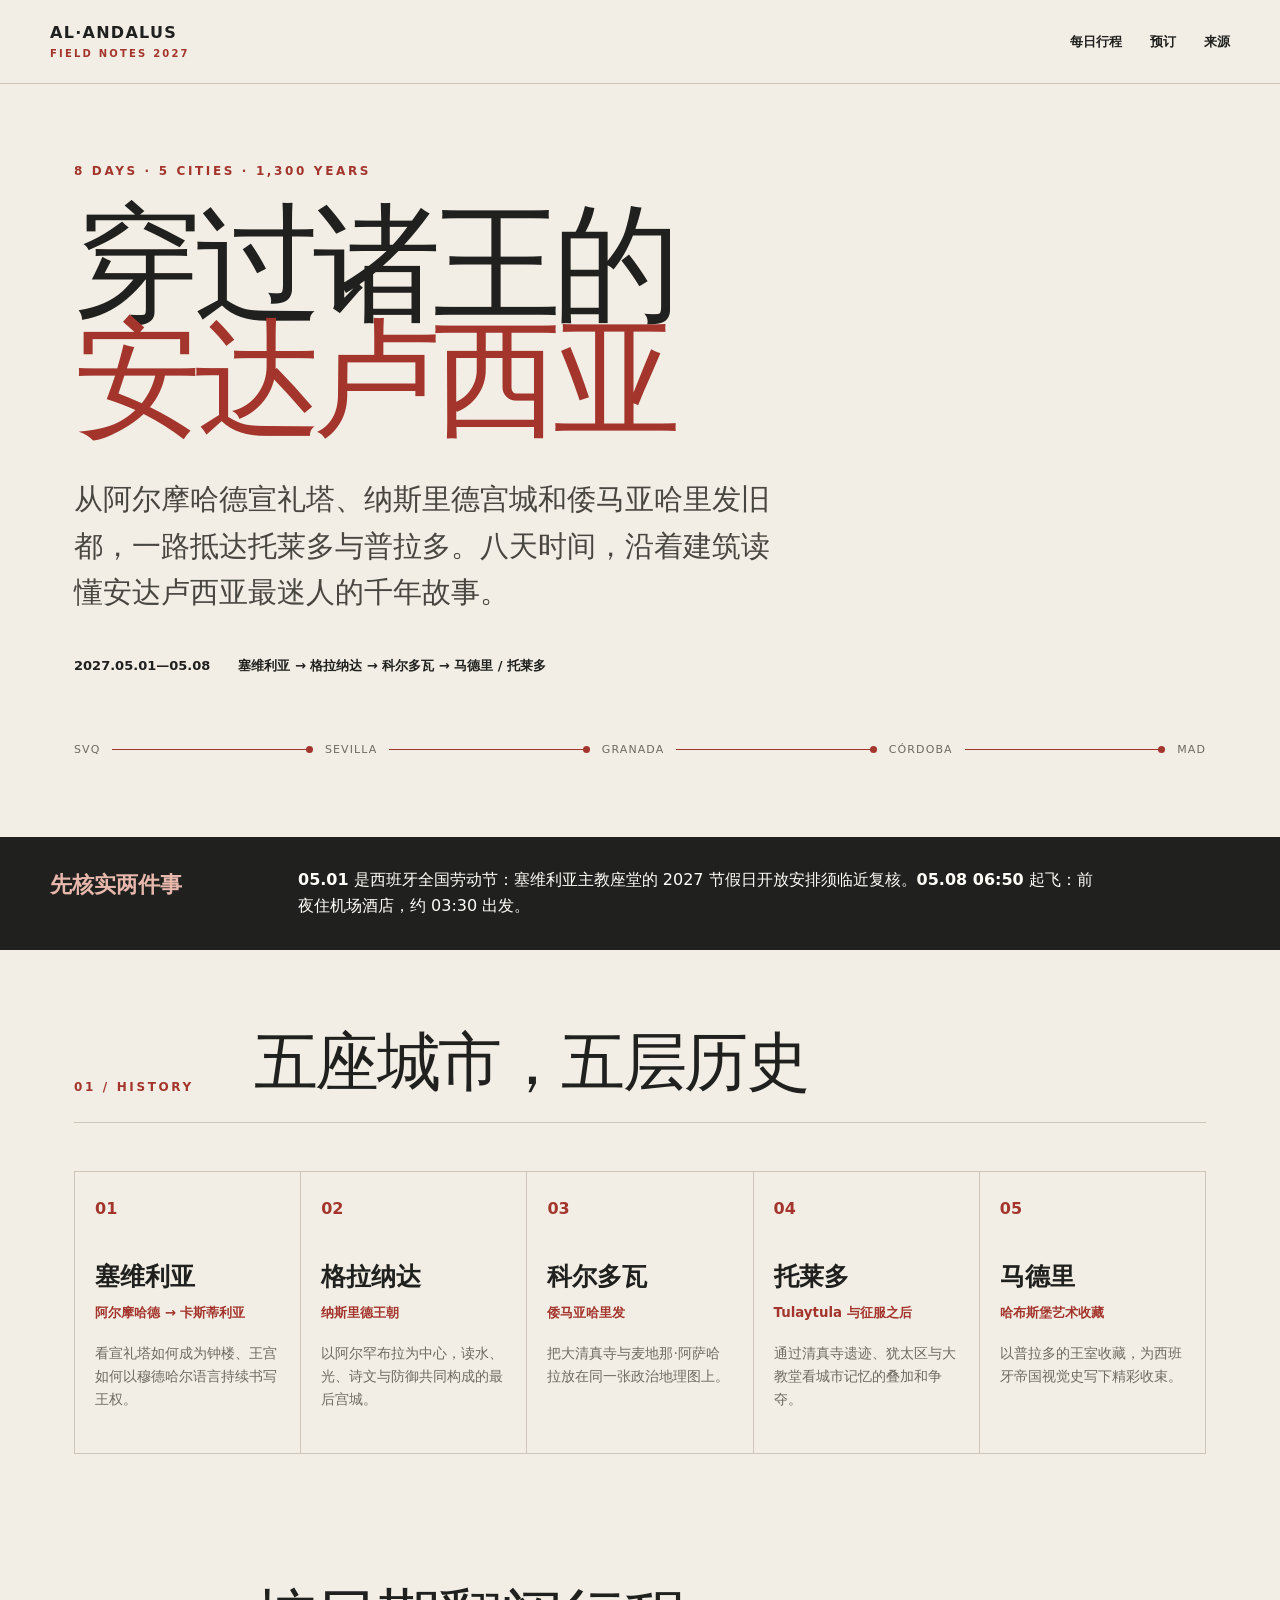
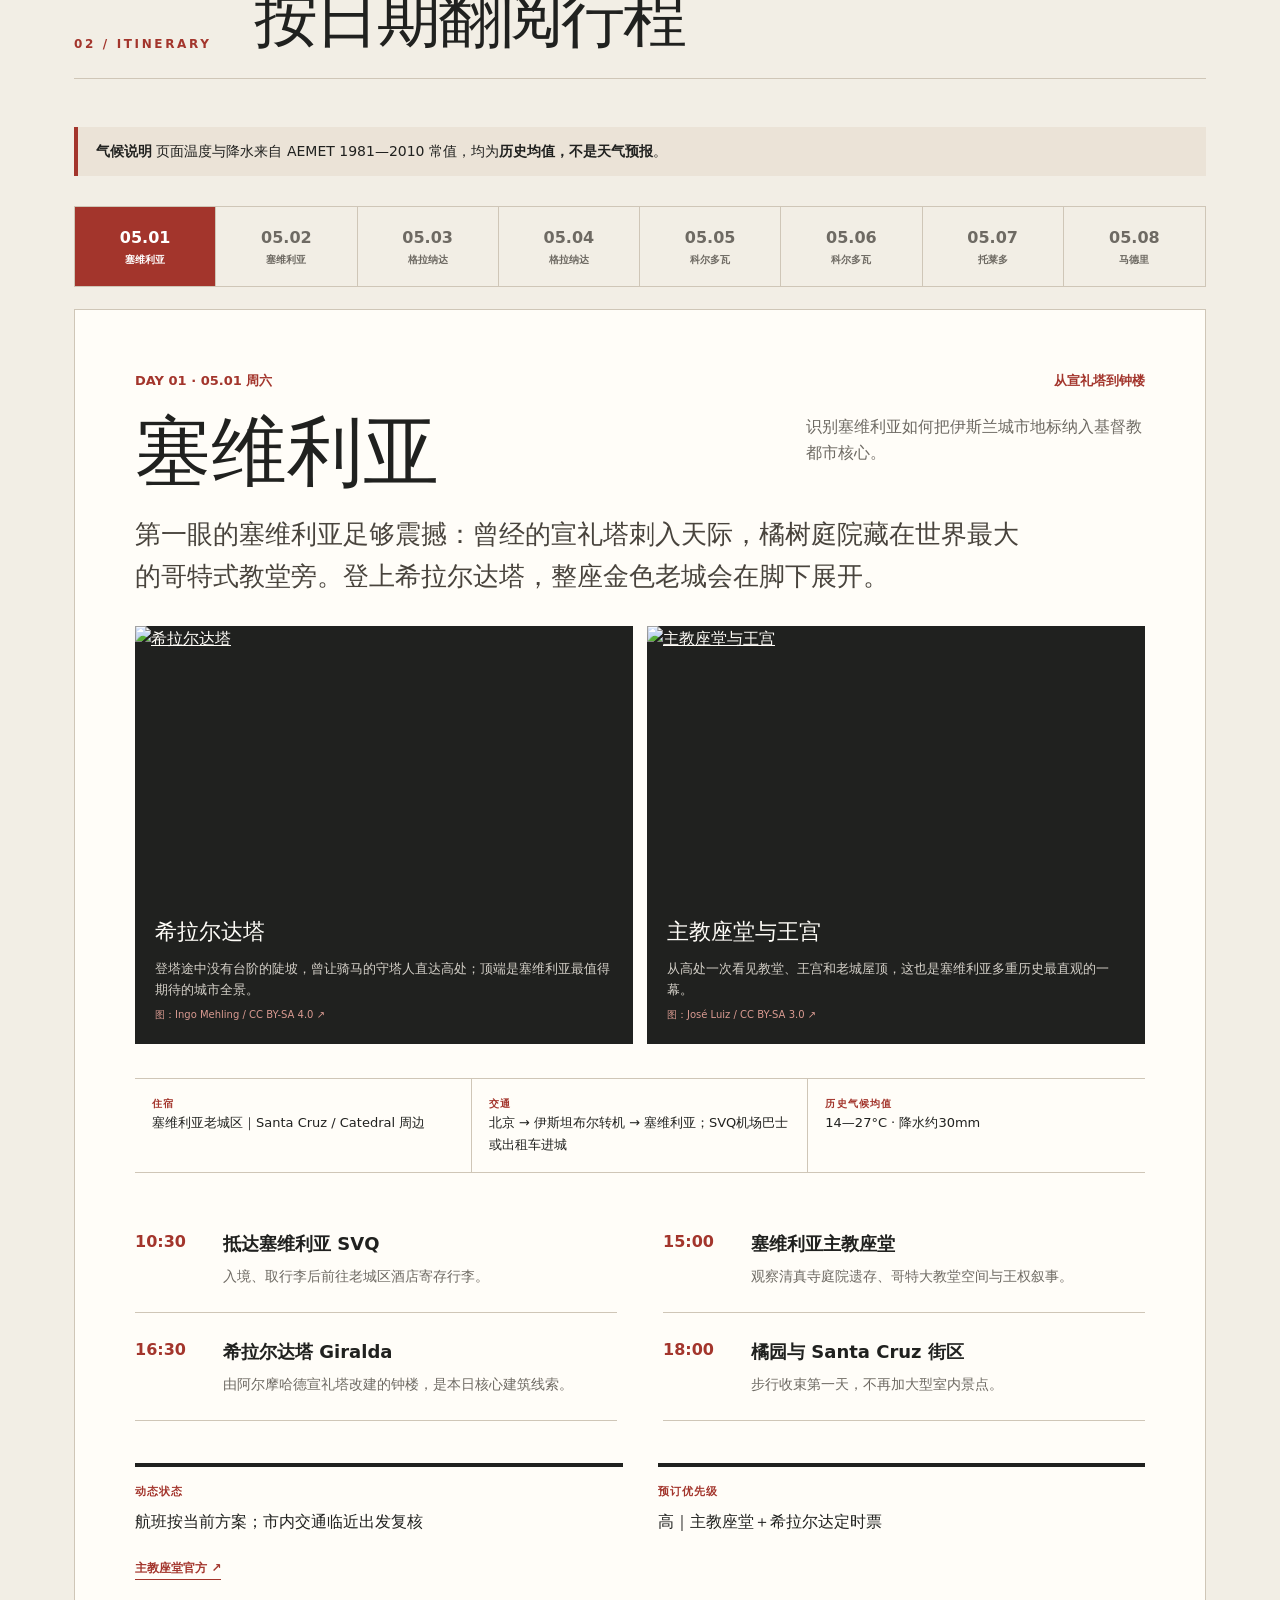
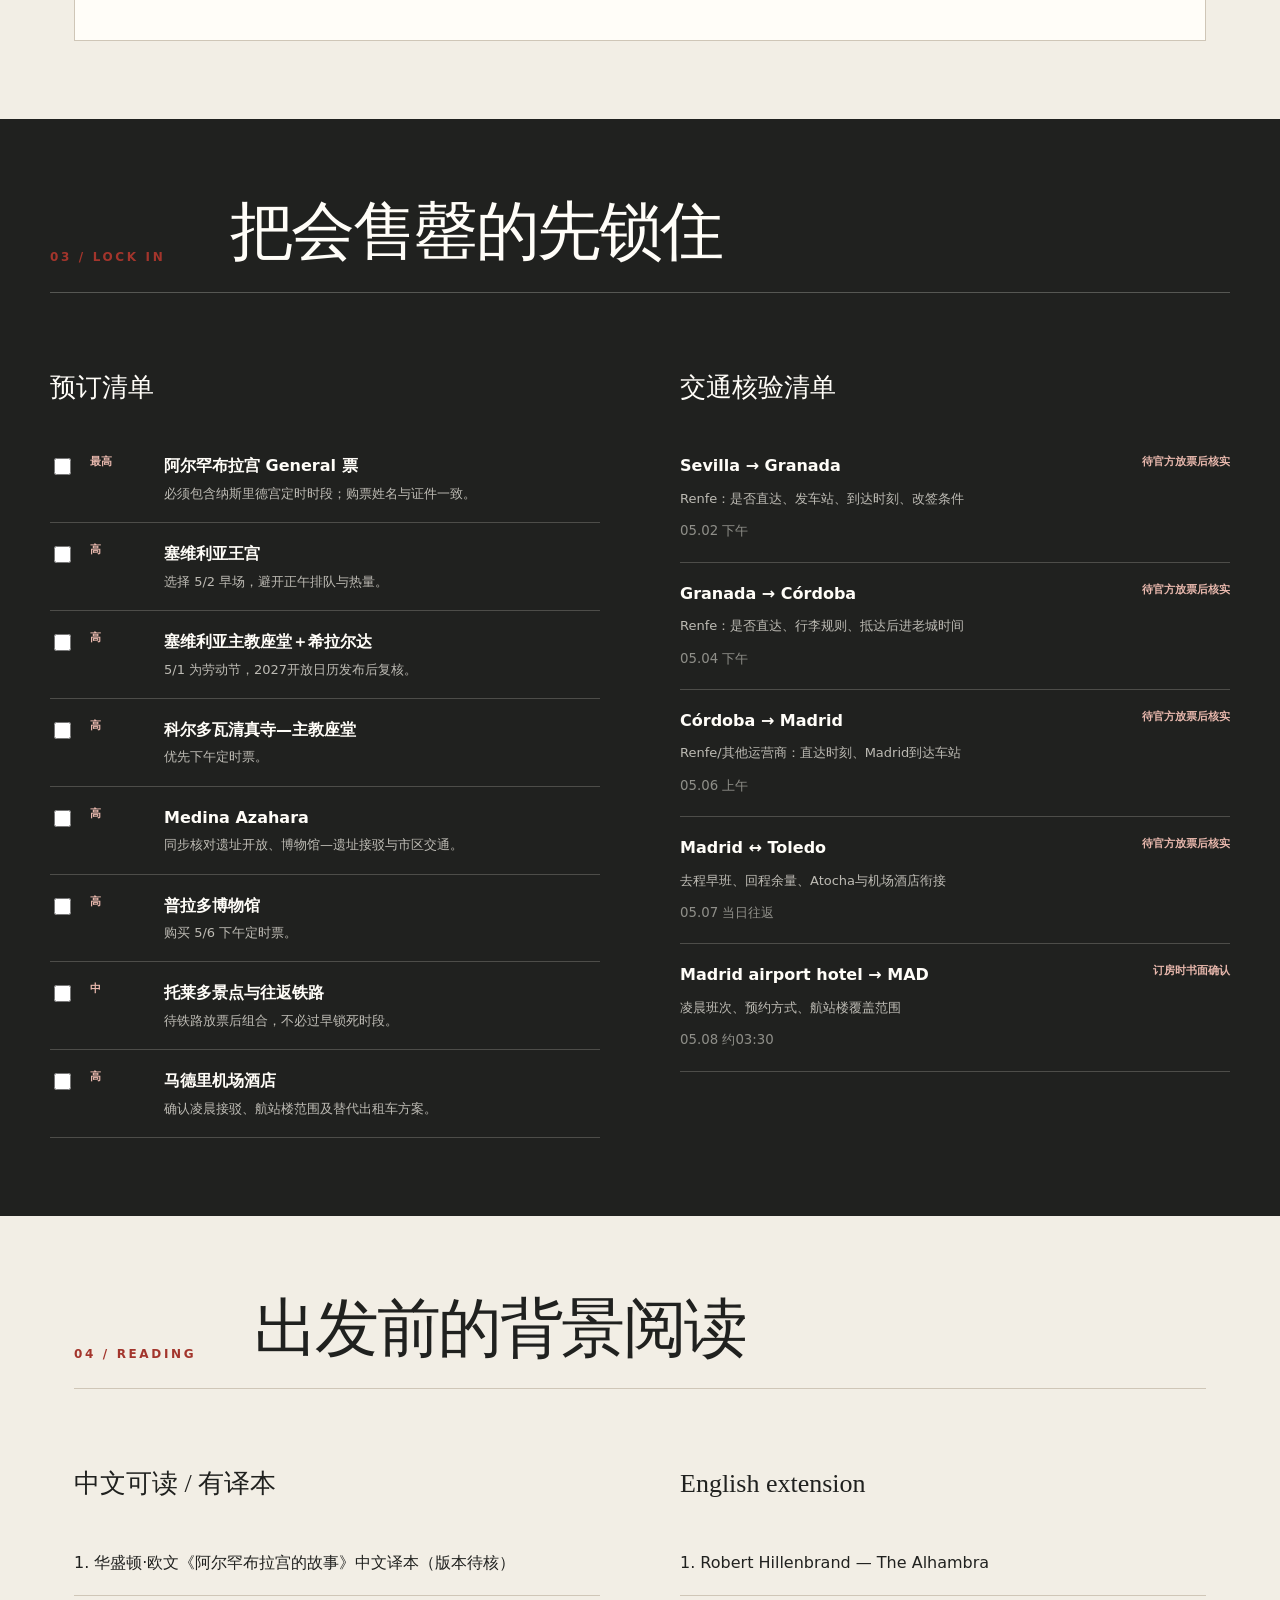
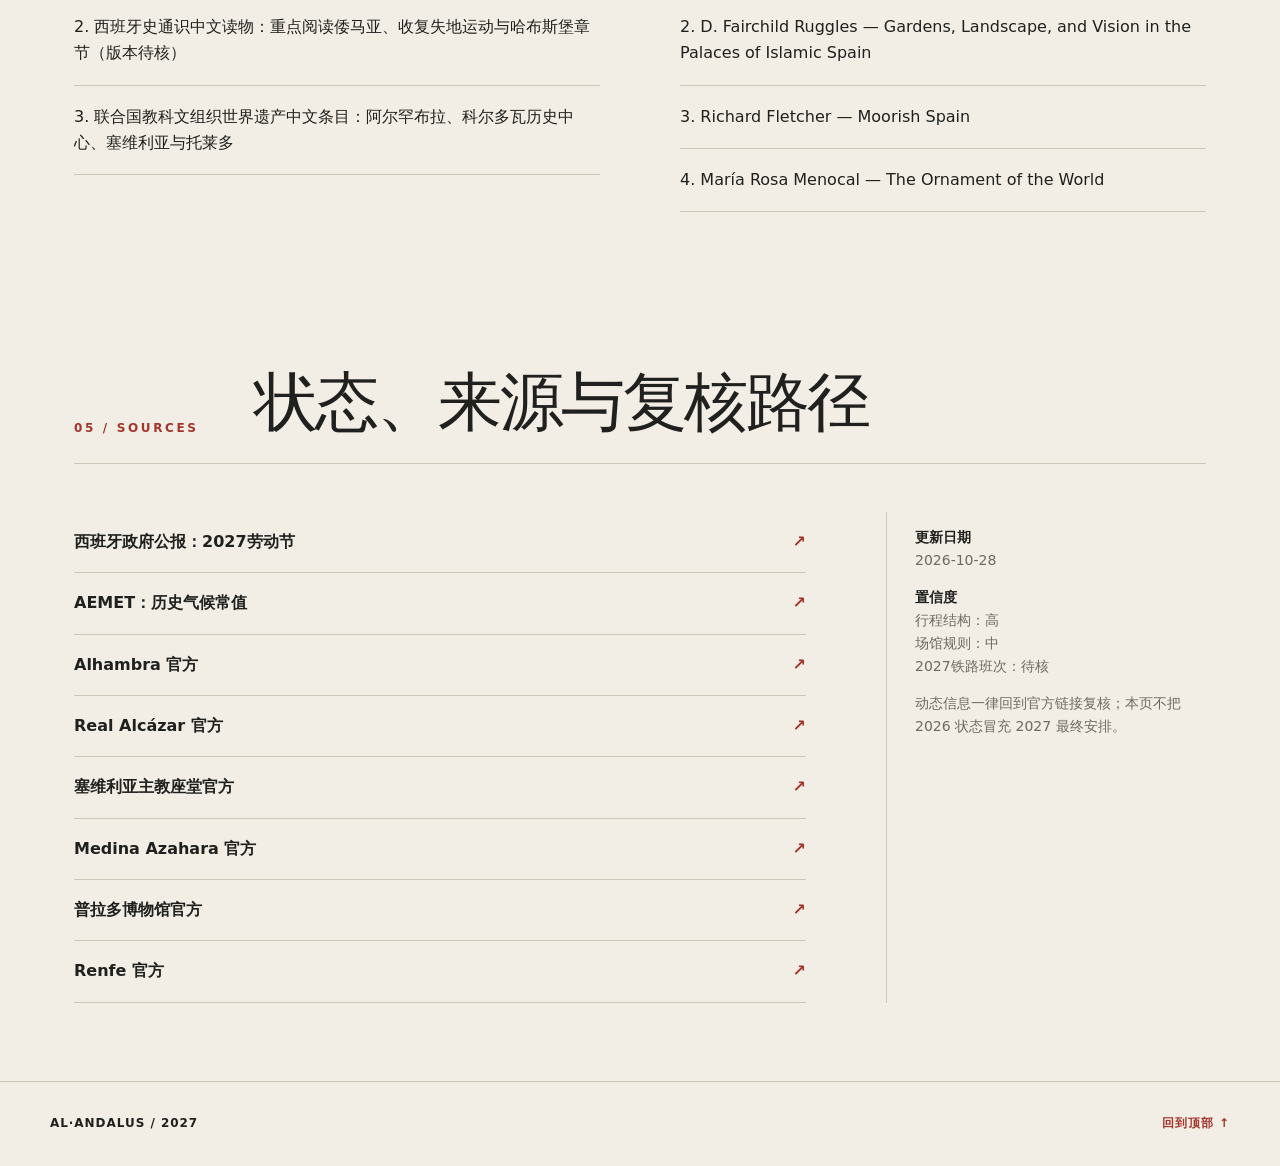
==== andalusia-2027/index.html @ fdbb3164 "Add 2027 Andalusia itinerary" ====
<!doctype html>
<html lang="zh-CN">
<head>
  <meta charset="utf-8">
  <meta name="viewport" content="width=device-width, initial-scale=1">
  <meta name="description" content="2027年安达卢西亚伊斯兰建筑与历史主题行程">
  <title>安达卢西亚 · 诸王之路｜2027</title>
  <link rel="stylesheet" href="styles.css">
</head>
<body>
  <header class="site-header">
    <a class="brand" href="#top" aria-label="返回顶部"><span>AL·ANDALUS</span><small>FIELD NOTES 2027</small></a>
    <nav aria-label="页面导航">
      <a href="#itinerary">每日行程</a><a href="#bookings">预订</a><a href="#sources">来源</a>
    </nav>
  </header>

  <main id="top">
    <section class="hero section-pad">
      <div class="eyebrow">8 DAYS · 5 CITIES · 1,300 YEARS</div>
      <h1>穿过诸王的<br><em>安达卢西亚</em></h1>
      <p class="hero-copy">从阿尔摩哈德宣礼塔、纳斯里德宫城和倭马亚哈里发旧都，一路抵达托莱多与普拉多。八天时间，沿着建筑读懂安达卢西亚最迷人的千年故事。</p>
      <div class="hero-meta"><span>2027.05.01—05.08</span><span>塞维利亚 → 格拉纳达 → 科尔多瓦 → 马德里 / 托莱多</span></div>
      <div class="route-line" aria-label="路线示意">
        <span>SVQ</span><i></i><span>SEVILLA</span><i></i><span>GRANADA</span><i></i><span>CÓRDOBA</span><i></i><span>MAD</span>
      </div>
    </section>

    <section class="alert-band">
      <strong>先核实两件事</strong>
      <p><b>05.01</b> 是西班牙全国劳动节：塞维利亚主教座堂的 2027 节假日开放安排须临近复核。<b>05.08 06:50</b> 起飞：前夜住机场酒店，约 03:30 出发。</p>
    </section>

    <section class="section-pad story" aria-labelledby="story-title">
      <div class="section-head"><span>01 / HISTORY</span><h2 id="story-title">五座城市，五层历史</h2></div>
      <div id="city-grid" class="city-grid"></div>
    </section>

    <section id="itinerary" class="section-pad itinerary" aria-labelledby="itinerary-title">
      <div class="section-head"><span>02 / ITINERARY</span><h2 id="itinerary-title">按日期翻阅行程</h2></div>
      <div class="truth-note"><strong>气候说明</strong> 页面温度与降水来自 AEMET 1981—2010 常值，均为<strong>历史均值，不是天气预报</strong>。</div>
      <div id="day-tabs" class="day-tabs" role="tablist" aria-label="选择日期"></div>
      <article id="day-panel" class="day-panel" aria-live="polite"></article>
    </section>

    <section id="bookings" class="section-pad planning" aria-labelledby="planning-title">
      <div class="section-head"><span>03 / LOCK IN</span><h2 id="planning-title">把会售罄的先锁住</h2></div>
      <div class="planning-grid">
        <div><h3>预订清单</h3><div id="reservation-list" class="check-list"></div></div>
        <div><h3>交通核验清单</h3><div id="transport-list" class="transport-list"></div></div>
      </div>
    </section>

    <section class="section-pad reading" aria-labelledby="reading-title">
      <div class="section-head"><span>04 / READING</span><h2 id="reading-title">出发前的背景阅读</h2></div>
      <div class="reading-grid"><div><h3>中文可读 / 有译本</h3><ol id="reading-zh"></ol></div><div><h3>English extension</h3><ol id="reading-en"></ol></div></div>
    </section>

    <section id="sources" class="section-pad sources" aria-labelledby="sources-title">
      <div class="section-head"><span>05 / SOURCES</span><h2 id="sources-title">状态、来源与复核路径</h2></div>
      <div class="source-layout"><div id="source-list"></div><aside><p><b>更新日期</b><br>2026-10-28</p><p><b>置信度</b><br>行程结构：高<br>场馆规则：中<br>2027铁路班次：待核</p><p>动态信息一律回到官方链接复核；本页不把 2026 状态冒充 2027 最终安排。</p></aside></div>
    </section>
  </main>
  <footer><span>AL·ANDALUS / 2027</span><a href="#top">回到顶部 ↑</a></footer>
  <script src="data.js"></script>
  <script src="app.js"></script>
</body>
</html>
---- andalusia-2027/styles.css ----
:root{--paper:#f2eee5;--ink:#20211f;--muted:#6e6a63;--line:#cfc6b7;--accent:#a3352c;--soft:#e4d9c9;--white:#fffdf8;--radius:2px;--max:1180px}
*{box-sizing:border-box}html{scroll-behavior:smooth}body{margin:0;background:var(--paper);color:var(--ink);font-family:Inter,"PingFang SC","Microsoft YaHei",system-ui,sans-serif;line-height:1.65}a{color:inherit}.site-header{height:84px;padding:0 max(24px,calc((100vw - var(--max))/2));display:flex;justify-content:space-between;align-items:center;border-bottom:1px solid var(--line);position:sticky;top:0;background:color-mix(in srgb,var(--paper) 92%,transparent);backdrop-filter:blur(12px);z-index:20}.brand{text-decoration:none;display:flex;flex-direction:column;font-weight:900;letter-spacing:.08em}.brand small{font-size:10px;color:var(--accent);letter-spacing:.22em}.site-header nav{display:flex;gap:28px}.site-header nav a{text-decoration:none;font-size:13px;font-weight:700}.section-pad{max-width:var(--max);margin:0 auto;padding:104px 24px}.hero{min-height:720px;display:flex;flex-direction:column;justify-content:center}.eyebrow,.section-head>span{font-size:12px;font-weight:800;letter-spacing:.22em;color:var(--accent)}h1{font-family:Georgia,"Songti SC",serif;font-size:clamp(64px,10vw,132px);line-height:.9;letter-spacing:-.065em;margin:26px 0 38px;font-weight:500}h1 em{color:var(--accent);font-style:normal}.hero-copy{max-width:700px;font-family:Georgia,"Songti SC",serif;font-size:clamp(20px,2.3vw,29px);line-height:1.6;margin:0;color:#484640}.hero-meta{display:flex;gap:28px;flex-wrap:wrap;margin-top:40px;font-size:13px;font-weight:750;text-transform:uppercase}.route-line{display:flex;align-items:center;gap:12px;margin-top:64px;font-size:11px;letter-spacing:.1em;color:var(--muted)}.route-line i{height:1px;min-width:18px;flex:1;background:var(--accent);position:relative}.route-line i:after{content:"";position:absolute;right:0;top:-3px;width:7px;height:7px;border-radius:50%;background:var(--accent)}.alert-band{background:var(--ink);color:var(--white);padding:30px max(24px,calc((100vw - var(--max))/2));display:grid;grid-template-columns:220px 1fr;gap:28px}.alert-band strong{color:#e8b8ad;font-family:Georgia,"Songti SC",serif;font-size:22px}.alert-band p{margin:0;max-width:800px}.section-head{display:grid;grid-template-columns:180px 1fr;align-items:end;border-bottom:1px solid var(--line);padding-bottom:24px;margin-bottom:48px}.section-head h2{font-family:Georgia,"Songti SC",serif;font-size:clamp(38px,5vw,66px);font-weight:500;line-height:1.1;margin:0;letter-spacing:-.04em}.city-grid{display:grid;grid-template-columns:repeat(5,1fr);border-top:1px solid var(--line);border-left:1px solid var(--line)}.city-item{padding:28px 20px 34px;border-right:1px solid var(--line);border-bottom:1px solid var(--line);min-height:250px}.city-item .num{color:var(--accent);font-weight:900}.city-item h3{font-family:Georgia,"Songti SC",serif;font-size:25px;margin:52px 0 4px}.city-item small{display:block;color:var(--accent);font-weight:750}.city-item p{color:var(--muted);font-size:14px;margin-top:18px}.itinerary{padding-top:70px}.truth-note{border-left:4px solid var(--accent);padding:13px 18px;margin-bottom:30px;background:#ebe3d7;font-size:14px}.day-tabs{display:grid;grid-template-columns:repeat(8,1fr);border:1px solid var(--line);margin-bottom:22px}.day-tab{appearance:none;border:0;border-right:1px solid var(--line);background:transparent;padding:18px 8px;color:var(--muted);cursor:pointer;font:inherit;font-weight:800}.day-tab:last-child{border-right:0}.day-tab span{display:block;font-size:10px;font-weight:600}.day-tab[aria-selected="true"]{background:var(--accent);color:#fff}.day-panel{border:1px solid var(--line);background:var(--white);padding:clamp(24px,5vw,60px)}.day-kicker{display:flex;justify-content:space-between;color:var(--accent);font-weight:800;font-size:13px}.day-title{display:grid;grid-template-columns:1.3fr .7fr;gap:40px;margin:22px 0 44px}.day-title h3{font-family:Georgia,"Songti SC",serif;font-size:clamp(44px,6vw,76px);font-weight:500;line-height:1;margin:0}.day-title p{margin:0;color:var(--muted)}.status-strip{display:grid;grid-template-columns:1fr 1fr 1fr;border-top:1px solid var(--line);border-bottom:1px solid var(--line);margin-bottom:42px}.status-strip div{padding:17px;border-right:1px solid var(--line);font-size:13px}.status-strip div:last-child{border-right:0}.status-strip b{display:block;color:var(--accent);font-size:10px;letter-spacing:.12em;text-transform:uppercase}.timeline{display:grid;grid-template-columns:1fr 1fr;gap:0 46px}.event{display:grid;grid-template-columns:72px 1fr;gap:16px;padding:24px 0;border-bottom:1px solid var(--line)}.event time{font-weight:900;color:var(--accent)}.event h4{font-size:18px;margin:0 0 6px}.event p{margin:0;color:var(--muted);font-size:14px}.day-footer{display:grid;grid-template-columns:1fr 1fr;gap:35px;margin-top:42px}.note-block{padding-top:16px;border-top:4px solid var(--ink)}.note-block b{display:block;font-size:11px;color:var(--accent);letter-spacing:.1em;margin-bottom:8px}.official-links{margin-top:24px;display:flex;gap:12px;flex-wrap:wrap}.official-links a{font-size:12px;font-weight:800;text-decoration:none;border-bottom:1px solid var(--accent);color:var(--accent)}.planning{background:var(--ink);color:var(--white);max-width:none;padding-left:max(24px,calc((100vw - var(--max))/2));padding-right:max(24px,calc((100vw - var(--max))/2))}.planning .section-head{border-color:#565753}.planning-grid{display:grid;grid-template-columns:1fr 1fr;gap:80px}.planning h3,.reading h3{font-family:Georgia,"Songti SC",serif;font-size:26px;font-weight:500}.check-row{display:grid;grid-template-columns:28px 62px 1fr;gap:12px;padding:18px 0;border-bottom:1px solid #4d4d49}.check-row input{accent-color:var(--accent);width:17px;height:17px;margin-top:5px}.priority{font-size:11px;font-weight:900;color:#e8b8ad}.check-row b{display:block}.check-row p{margin:3px 0 0;color:#bdbbb4;font-size:13px}.transport-card{padding:18px 0;border-bottom:1px solid #4d4d49}.transport-card header{display:flex;justify-content:space-between;gap:12px}.transport-card h4{margin:0;font-size:16px}.state{font-size:11px;color:#e8b8ad;font-weight:900}.transport-card p{font-size:13px;color:#bdbbb4;margin:8px 0}.transport-card small{color:#8f8f89}.reading-grid{display:grid;grid-template-columns:1fr 1fr;gap:80px}.reading ol{padding:0;margin:0;list-style-position:inside}.reading li{padding:18px 0;border-bottom:1px solid var(--line)}.source-layout{display:grid;grid-template-columns:1fr 320px;gap:80px}.source-link{display:flex;justify-content:space-between;text-decoration:none;padding:17px 0;border-bottom:1px solid var(--line);font-weight:700}.source-link span{color:var(--accent)}.source-layout aside{border-left:1px solid var(--line);padding-left:28px;color:var(--muted);font-size:14px}.source-layout aside b{color:var(--ink)}footer{border-top:1px solid var(--line);padding:32px max(24px,calc((100vw - var(--max))/2));display:flex;justify-content:space-between;font-size:12px;font-weight:900;letter-spacing:.08em}footer a{text-decoration:none;color:var(--accent)}
.section-pad{padding-top:78px;padding-bottom:78px}.hero{min-height:680px}.city-item{min-height:215px;padding-top:24px;padding-bottom:28px}.city-item h3{margin-top:34px}.itinerary{padding-top:52px}.day-title{margin-bottom:24px}.day-pitch{font-family:Georgia,"Songti SC",serif;font-size:clamp(19px,2vw,26px);line-height:1.65;max-width:900px;margin:0 0 28px;color:#49443d}.photo-story{display:grid;grid-template-columns:1fr 1fr;gap:14px;margin:0 0 34px}.photo-story figure{margin:0;background:var(--ink);color:var(--white);display:grid;grid-template-rows:270px 1fr}.photo-story a{display:block;overflow:hidden}.photo-story img{width:100%;height:100%;display:block;object-fit:cover;transition:transform .5s ease}.photo-story a:hover img{transform:scale(1.025)}.photo-story figcaption{padding:18px 20px 20px;display:grid;gap:7px}.photo-story figcaption b{font-family:Georgia,"Songti SC",serif;font-size:22px;font-weight:500}.photo-story figcaption span{font-size:13px;color:#d4d0c8}.photo-story figcaption small{font-size:10px;color:#d99a91}.status-strip{margin-bottom:32px}
@media(max-width:850px){.site-header nav a:not(:first-child){display:none}.section-pad{padding:58px 20px}.hero{min-height:620px}.hero-meta{display:grid;gap:8px}.route-line{overflow:auto;padding-bottom:8px}.route-line i{min-width:30px}.alert-band{grid-template-columns:1fr;gap:6px}.section-head{grid-template-columns:1fr;gap:14px}.city-grid{grid-template-columns:1fr 1fr}.city-item{min-height:200px}.day-tabs{display:flex;overflow-x:auto}.day-tab{min-width:74px;border-bottom:0}.day-title,.timeline,.day-footer,.planning-grid,.reading-grid,.source-layout{grid-template-columns:1fr}.photo-story{grid-template-columns:1fr}.photo-story figure{grid-template-rows:230px 1fr}.status-strip{grid-template-columns:1fr}.status-strip div{border-right:0;border-bottom:1px solid var(--line)}.status-strip div:last-child{border-bottom:0}.planning-grid,.reading-grid,.source-layout{gap:45px}.source-layout aside{border-left:0;border-top:1px solid var(--line);padding:24px 0 0}.event{grid-template-columns:58px 1fr}}@media(max-width:520px){h1{font-size:58px}.site-header{height:70px}.city-grid{grid-template-columns:1fr}.city-item{min-height:0}.city-item h3{margin-top:24px}.day-panel{padding:22px 18px}.day-kicker{display:grid;gap:4px}.day-title h3{font-size:44px}.photo-story figure{grid-template-rows:200px 1fr}.route-line{font-size:9px}.check-row{grid-template-columns:24px 48px 1fr}}
@media(prefers-reduced-motion:reduce){html{scroll-behavior:auto}}
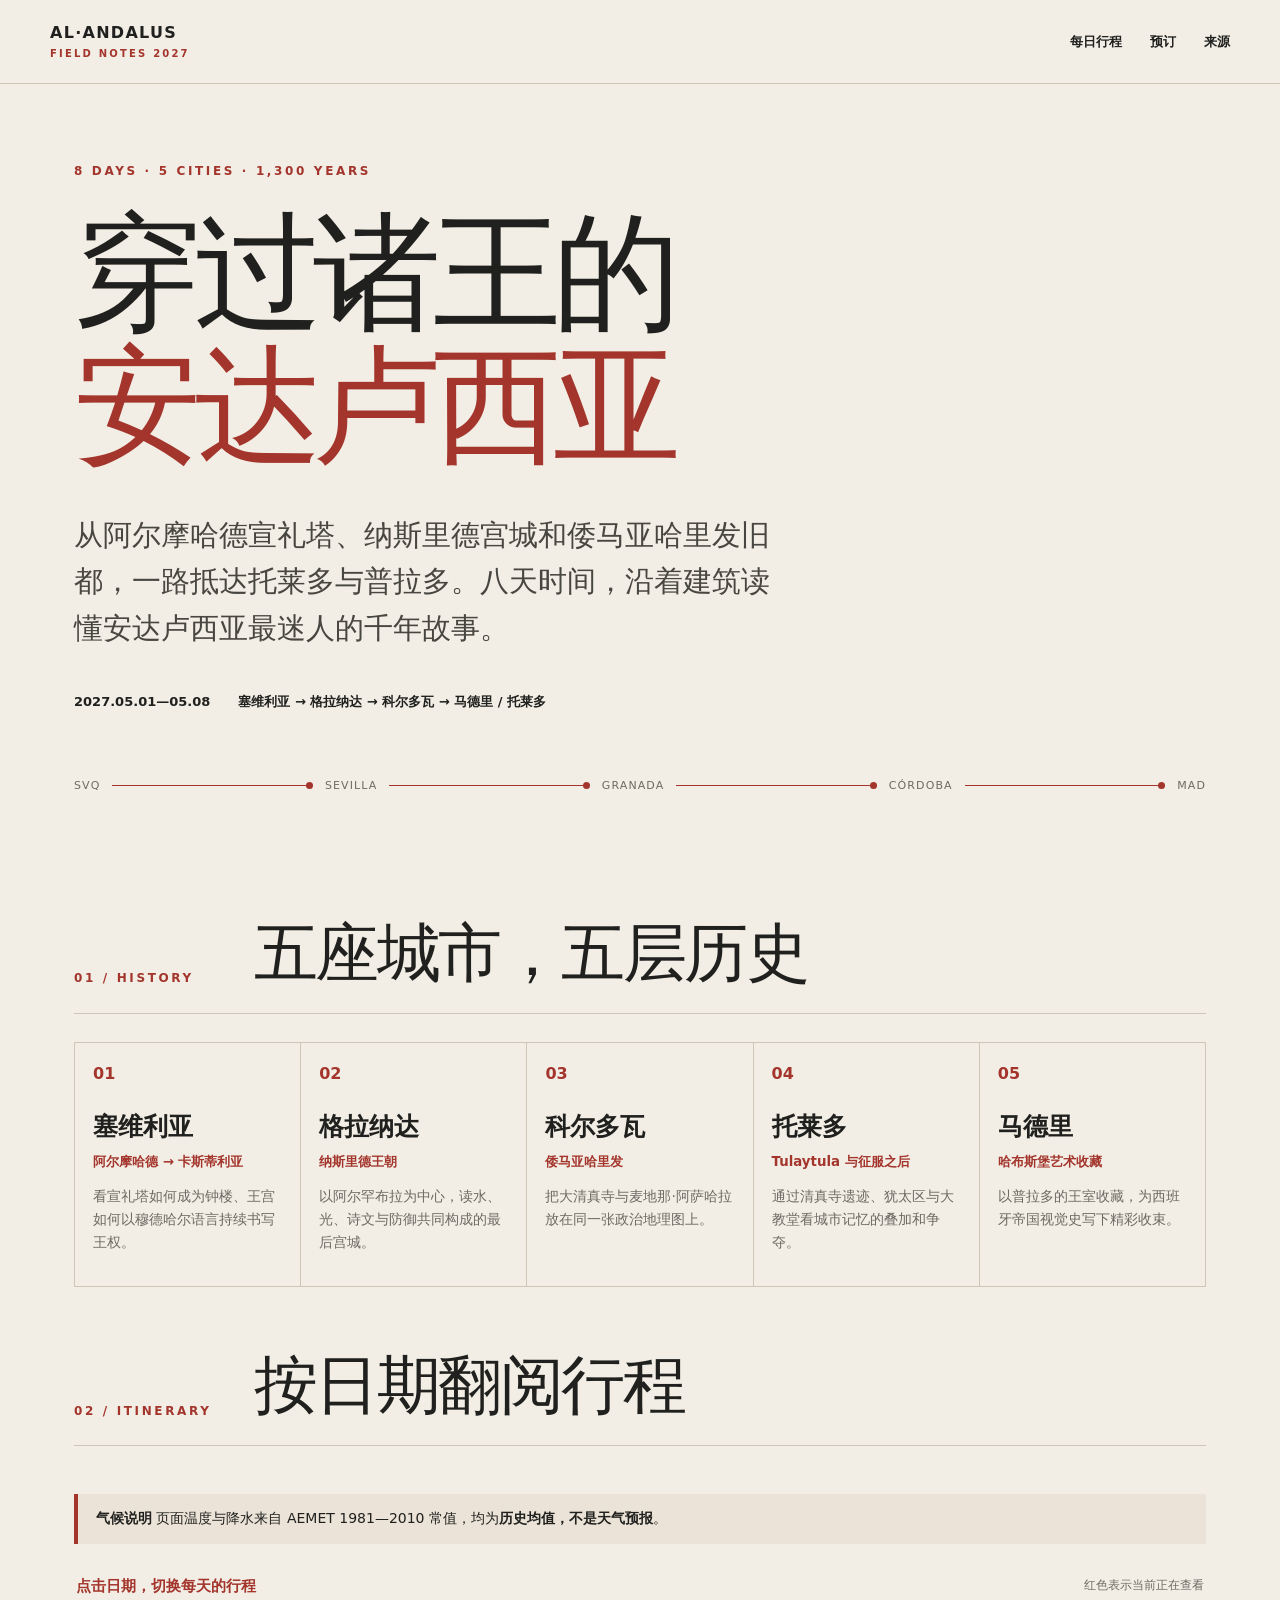
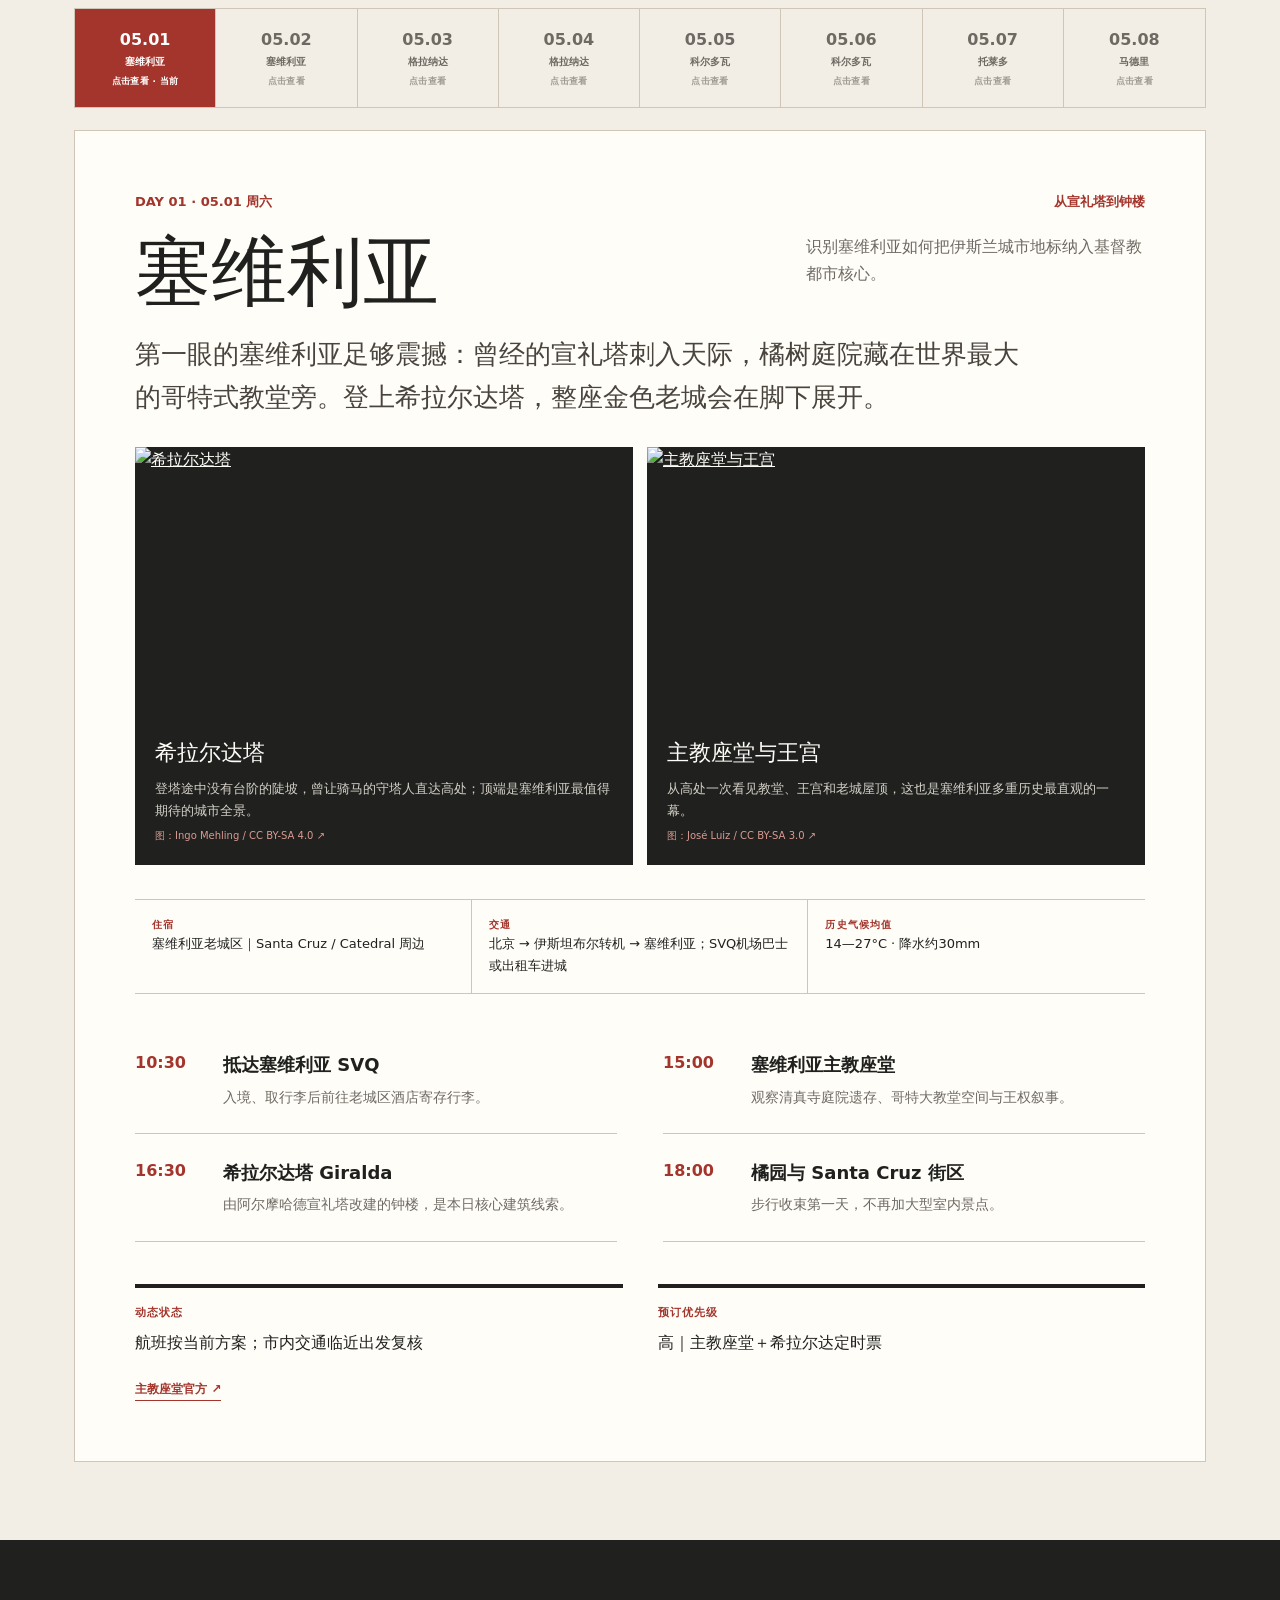
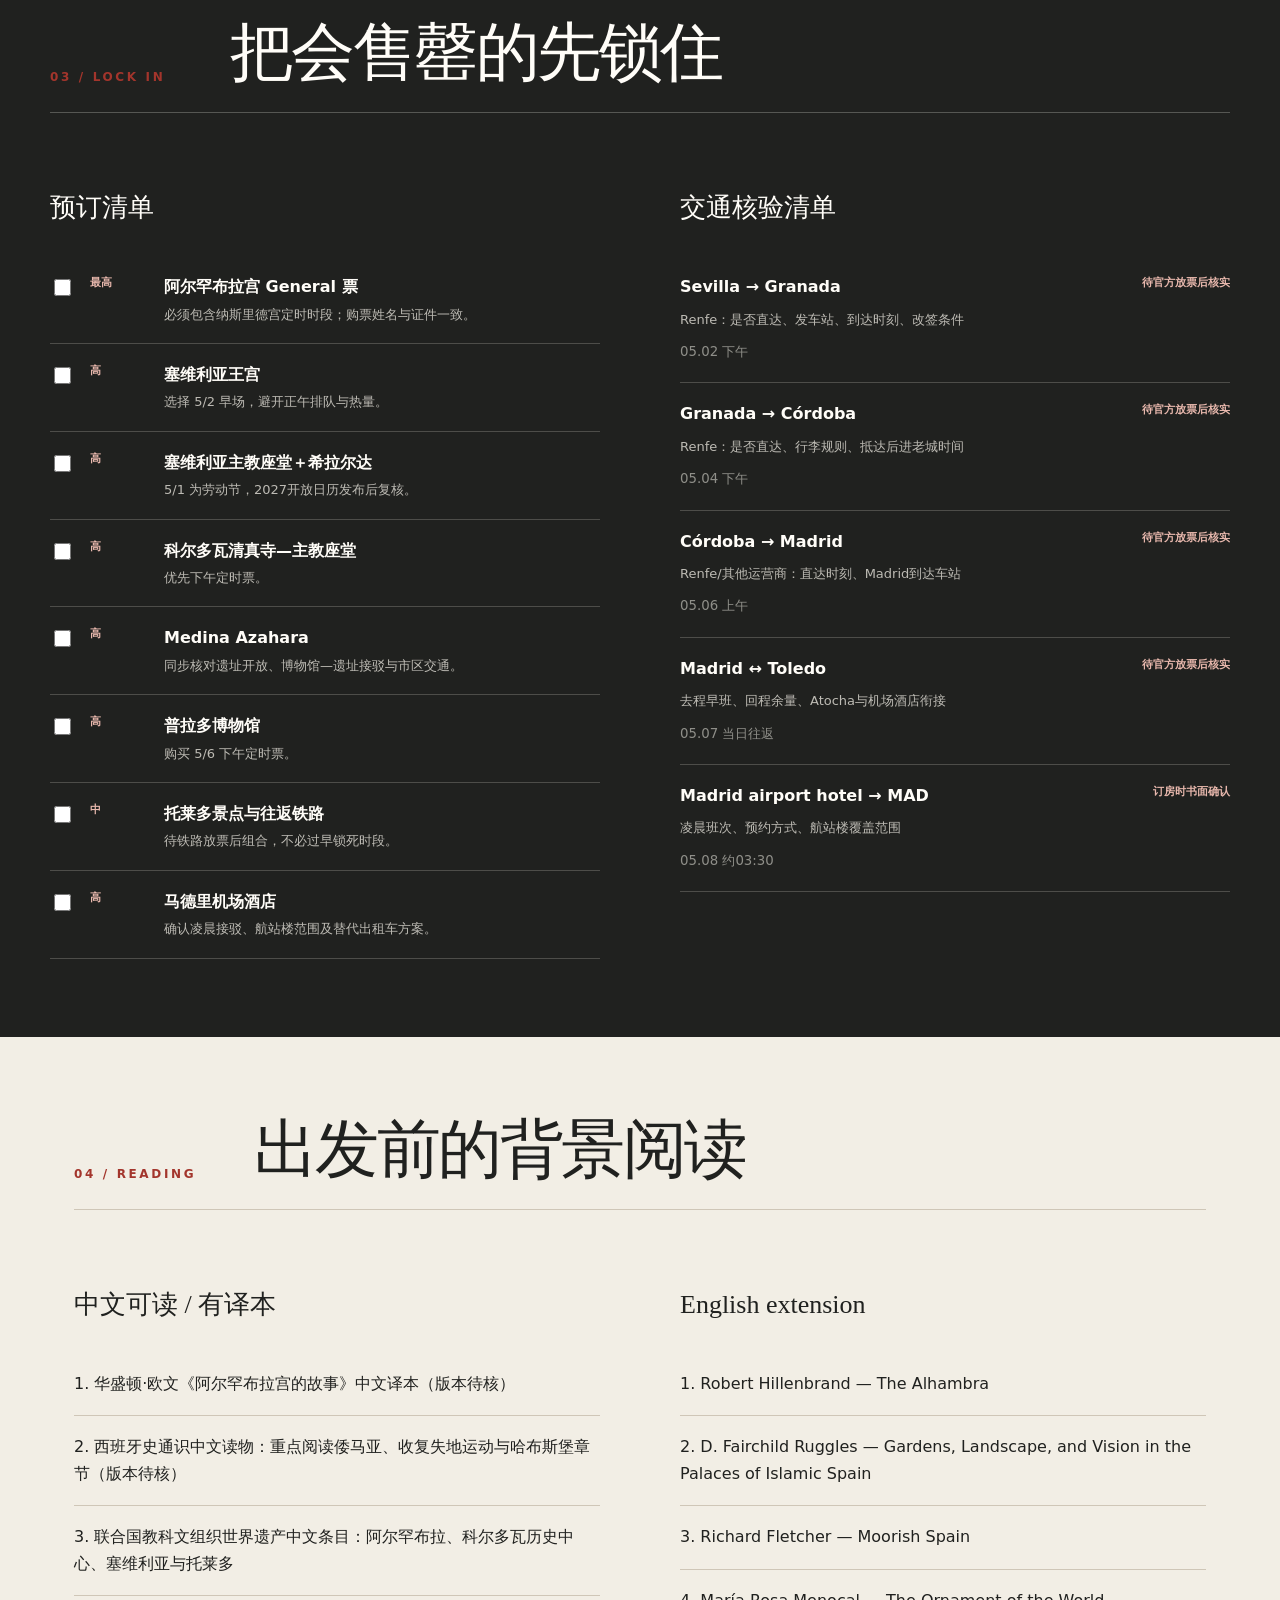
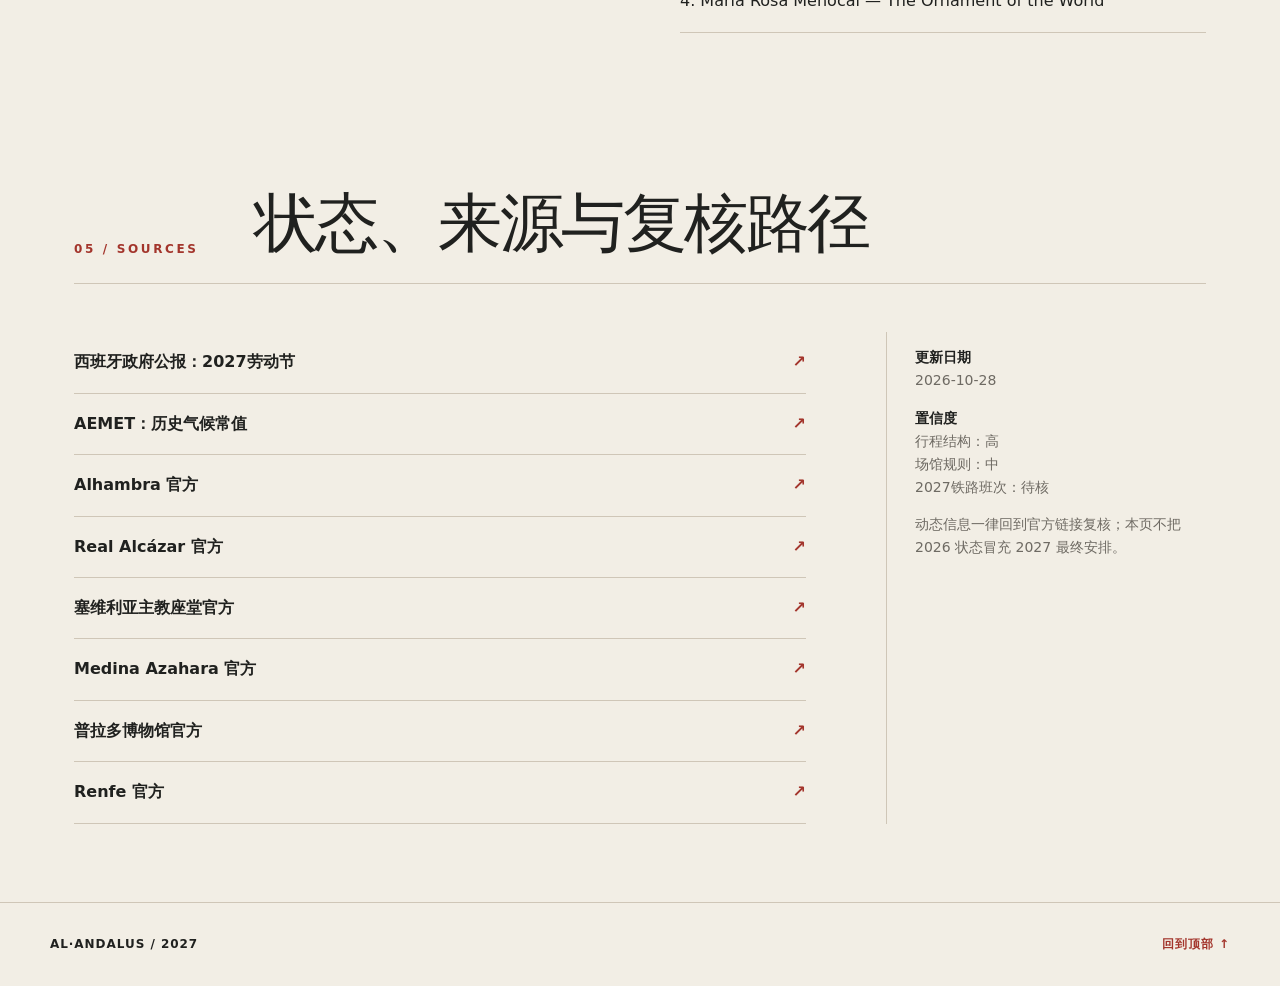
==== commit 9b6f8add: "Refine Andalusia page interactions" ====
--- a/andalusia-2027/index.html
+++ b/andalusia-2027/index.html
@@ -26,11 +26,6 @@
       </div>
     </section>
 
-    <section class="alert-band">
-      <strong>先核实两件事</strong>
-      <p><b>05.01</b> 是西班牙全国劳动节：塞维利亚主教座堂的 2027 节假日开放安排须临近复核。<b>05.08 06:50</b> 起飞：前夜住机场酒店，约 03:30 出发。</p>
-    </section>
-
     <section class="section-pad story" aria-labelledby="story-title">
       <div class="section-head"><span>01 / HISTORY</span><h2 id="story-title">五座城市，五层历史</h2></div>
       <div id="city-grid" class="city-grid"></div>
@@ -39,6 +34,7 @@
     <section id="itinerary" class="section-pad itinerary" aria-labelledby="itinerary-title">
       <div class="section-head"><span>02 / ITINERARY</span><h2 id="itinerary-title">按日期翻阅行程</h2></div>
       <div class="truth-note"><strong>气候说明</strong> 页面温度与降水来自 AEMET 1981—2010 常值，均为<strong>历史均值，不是天气预报</strong>。</div>
+      <div class="day-selector-head"><strong>点击日期，切换每天的行程</strong><span>红色表示当前正在查看</span></div>
       <div id="day-tabs" class="day-tabs" role="tablist" aria-label="选择日期"></div>
       <article id="day-panel" class="day-panel" aria-live="polite"></article>
     </section>
--- a/andalusia-2027/styles.css
+++ b/andalusia-2027/styles.css
@@ -1,5 +1,7 @@
 :root{--paper:#f2eee5;--ink:#20211f;--muted:#6e6a63;--line:#cfc6b7;--accent:#a3352c;--soft:#e4d9c9;--white:#fffdf8;--radius:2px;--max:1180px}
 *{box-sizing:border-box}html{scroll-behavior:smooth}body{margin:0;background:var(--paper);color:var(--ink);font-family:Inter,"PingFang SC","Microsoft YaHei",system-ui,sans-serif;line-height:1.65}a{color:inherit}.site-header{height:84px;padding:0 max(24px,calc((100vw - var(--max))/2));display:flex;justify-content:space-between;align-items:center;border-bottom:1px solid var(--line);position:sticky;top:0;background:color-mix(in srgb,var(--paper) 92%,transparent);backdrop-filter:blur(12px);z-index:20}.brand{text-decoration:none;display:flex;flex-direction:column;font-weight:900;letter-spacing:.08em}.brand small{font-size:10px;color:var(--accent);letter-spacing:.22em}.site-header nav{display:flex;gap:28px}.site-header nav a{text-decoration:none;font-size:13px;font-weight:700}.section-pad{max-width:var(--max);margin:0 auto;padding:104px 24px}.hero{min-height:720px;display:flex;flex-direction:column;justify-content:center}.eyebrow,.section-head>span{font-size:12px;font-weight:800;letter-spacing:.22em;color:var(--accent)}h1{font-family:Georgia,"Songti SC",serif;font-size:clamp(64px,10vw,132px);line-height:.9;letter-spacing:-.065em;margin:26px 0 38px;font-weight:500}h1 em{color:var(--accent);font-style:normal}.hero-copy{max-width:700px;font-family:Georgia,"Songti SC",serif;font-size:clamp(20px,2.3vw,29px);line-height:1.6;margin:0;color:#484640}.hero-meta{display:flex;gap:28px;flex-wrap:wrap;margin-top:40px;font-size:13px;font-weight:750;text-transform:uppercase}.route-line{display:flex;align-items:center;gap:12px;margin-top:64px;font-size:11px;letter-spacing:.1em;color:var(--muted)}.route-line i{height:1px;min-width:18px;flex:1;background:var(--accent);position:relative}.route-line i:after{content:"";position:absolute;right:0;top:-3px;width:7px;height:7px;border-radius:50%;background:var(--accent)}.alert-band{background:var(--ink);color:var(--white);padding:30px max(24px,calc((100vw - var(--max))/2));display:grid;grid-template-columns:220px 1fr;gap:28px}.alert-band strong{color:#e8b8ad;font-family:Georgia,"Songti SC",serif;font-size:22px}.alert-band p{margin:0;max-width:800px}.section-head{display:grid;grid-template-columns:180px 1fr;align-items:end;border-bottom:1px solid var(--line);padding-bottom:24px;margin-bottom:48px}.section-head h2{font-family:Georgia,"Songti SC",serif;font-size:clamp(38px,5vw,66px);font-weight:500;line-height:1.1;margin:0;letter-spacing:-.04em}.city-grid{display:grid;grid-template-columns:repeat(5,1fr);border-top:1px solid var(--line);border-left:1px solid var(--line)}.city-item{padding:28px 20px 34px;border-right:1px solid var(--line);border-bottom:1px solid var(--line);min-height:250px}.city-item .num{color:var(--accent);font-weight:900}.city-item h3{font-family:Georgia,"Songti SC",serif;font-size:25px;margin:52px 0 4px}.city-item small{display:block;color:var(--accent);font-weight:750}.city-item p{color:var(--muted);font-size:14px;margin-top:18px}.itinerary{padding-top:70px}.truth-note{border-left:4px solid var(--accent);padding:13px 18px;margin-bottom:30px;background:#ebe3d7;font-size:14px}.day-tabs{display:grid;grid-template-columns:repeat(8,1fr);border:1px solid var(--line);margin-bottom:22px}.day-tab{appearance:none;border:0;border-right:1px solid var(--line);background:transparent;padding:18px 8px;color:var(--muted);cursor:pointer;font:inherit;font-weight:800}.day-tab:last-child{border-right:0}.day-tab span{display:block;font-size:10px;font-weight:600}.day-tab[aria-selected="true"]{background:var(--accent);color:#fff}.day-panel{border:1px solid var(--line);background:var(--white);padding:clamp(24px,5vw,60px)}.day-kicker{display:flex;justify-content:space-between;color:var(--accent);font-weight:800;font-size:13px}.day-title{display:grid;grid-template-columns:1.3fr .7fr;gap:40px;margin:22px 0 44px}.day-title h3{font-family:Georgia,"Songti SC",serif;font-size:clamp(44px,6vw,76px);font-weight:500;line-height:1;margin:0}.day-title p{margin:0;color:var(--muted)}.status-strip{display:grid;grid-template-columns:1fr 1fr 1fr;border-top:1px solid var(--line);border-bottom:1px solid var(--line);margin-bottom:42px}.status-strip div{padding:17px;border-right:1px solid var(--line);font-size:13px}.status-strip div:last-child{border-right:0}.status-strip b{display:block;color:var(--accent);font-size:10px;letter-spacing:.12em;text-transform:uppercase}.timeline{display:grid;grid-template-columns:1fr 1fr;gap:0 46px}.event{display:grid;grid-template-columns:72px 1fr;gap:16px;padding:24px 0;border-bottom:1px solid var(--line)}.event time{font-weight:900;color:var(--accent)}.event h4{font-size:18px;margin:0 0 6px}.event p{margin:0;color:var(--muted);font-size:14px}.day-footer{display:grid;grid-template-columns:1fr 1fr;gap:35px;margin-top:42px}.note-block{padding-top:16px;border-top:4px solid var(--ink)}.note-block b{display:block;font-size:11px;color:var(--accent);letter-spacing:.1em;margin-bottom:8px}.official-links{margin-top:24px;display:flex;gap:12px;flex-wrap:wrap}.official-links a{font-size:12px;font-weight:800;text-decoration:none;border-bottom:1px solid var(--accent);color:var(--accent)}.planning{background:var(--ink);color:var(--white);max-width:none;padding-left:max(24px,calc((100vw - var(--max))/2));padding-right:max(24px,calc((100vw - var(--max))/2))}.planning .section-head{border-color:#565753}.planning-grid{display:grid;grid-template-columns:1fr 1fr;gap:80px}.planning h3,.reading h3{font-family:Georgia,"Songti SC",serif;font-size:26px;font-weight:500}.check-row{display:grid;grid-template-columns:28px 62px 1fr;gap:12px;padding:18px 0;border-bottom:1px solid #4d4d49}.check-row input{accent-color:var(--accent);width:17px;height:17px;margin-top:5px}.priority{font-size:11px;font-weight:900;color:#e8b8ad}.check-row b{display:block}.check-row p{margin:3px 0 0;color:#bdbbb4;font-size:13px}.transport-card{padding:18px 0;border-bottom:1px solid #4d4d49}.transport-card header{display:flex;justify-content:space-between;gap:12px}.transport-card h4{margin:0;font-size:16px}.state{font-size:11px;color:#e8b8ad;font-weight:900}.transport-card p{font-size:13px;color:#bdbbb4;margin:8px 0}.transport-card small{color:#8f8f89}.reading-grid{display:grid;grid-template-columns:1fr 1fr;gap:80px}.reading ol{padding:0;margin:0;list-style-position:inside}.reading li{padding:18px 0;border-bottom:1px solid var(--line)}.source-layout{display:grid;grid-template-columns:1fr 320px;gap:80px}.source-link{display:flex;justify-content:space-between;text-decoration:none;padding:17px 0;border-bottom:1px solid var(--line);font-weight:700}.source-link span{color:var(--accent)}.source-layout aside{border-left:1px solid var(--line);padding-left:28px;color:var(--muted);font-size:14px}.source-layout aside b{color:var(--ink)}footer{border-top:1px solid var(--line);padding:32px max(24px,calc((100vw - var(--max))/2));display:flex;justify-content:space-between;font-size:12px;font-weight:900;letter-spacing:.08em}footer a{text-decoration:none;color:var(--accent)}
 .section-pad{padding-top:78px;padding-bottom:78px}.hero{min-height:680px}.city-item{min-height:215px;padding-top:24px;padding-bottom:28px}.city-item h3{margin-top:34px}.itinerary{padding-top:52px}.day-title{margin-bottom:24px}.day-pitch{font-family:Georgia,"Songti SC",serif;font-size:clamp(19px,2vw,26px);line-height:1.65;max-width:900px;margin:0 0 28px;color:#49443d}.photo-story{display:grid;grid-template-columns:1fr 1fr;gap:14px;margin:0 0 34px}.photo-story figure{margin:0;background:var(--ink);color:var(--white);display:grid;grid-template-rows:270px 1fr}.photo-story a{display:block;overflow:hidden}.photo-story img{width:100%;height:100%;display:block;object-fit:cover;transition:transform .5s ease}.photo-story a:hover img{transform:scale(1.025)}.photo-story figcaption{padding:18px 20px 20px;display:grid;gap:7px}.photo-story figcaption b{font-family:Georgia,"Songti SC",serif;font-size:22px;font-weight:500}.photo-story figcaption span{font-size:13px;color:#d4d0c8}.photo-story figcaption small{font-size:10px;color:#d99a91}.status-strip{margin-bottom:32px}
+.hero h1{line-height:1.04}.story{padding-top:46px;padding-bottom:28px}.story .section-head{margin-bottom:28px}.story .city-item{min-height:188px;padding:18px}.story .city-item h3{margin-top:18px}.story .city-item p{margin-top:12px}.itinerary{padding-top:36px}.day-selector-head{display:flex;align-items:center;justify-content:space-between;gap:18px;margin:0 0 10px;padding:0 2px}.day-selector-head strong{font-size:15px;color:var(--accent)}.day-selector-head span{font-size:12px;color:var(--muted)}.day-tab{position:relative;transition:background .2s ease,color .2s ease,transform .2s ease}.day-tab small{display:block;margin-top:4px;font-size:9px;font-weight:700;letter-spacing:.04em;opacity:.62}.day-tab:hover{background:#e7ded1;color:var(--ink);transform:translateY(-2px)}.day-tab:focus-visible{outline:3px solid var(--ink);outline-offset:-3px}.day-tab[aria-selected="true"]{transform:none}.day-tab[aria-selected="true"] small{opacity:1}.day-tab[aria-selected="true"] small::after{content:" · 当前"}
 @media(max-width:850px){.site-header nav a:not(:first-child){display:none}.section-pad{padding:58px 20px}.hero{min-height:620px}.hero-meta{display:grid;gap:8px}.route-line{overflow:auto;padding-bottom:8px}.route-line i{min-width:30px}.alert-band{grid-template-columns:1fr;gap:6px}.section-head{grid-template-columns:1fr;gap:14px}.city-grid{grid-template-columns:1fr 1fr}.city-item{min-height:200px}.day-tabs{display:flex;overflow-x:auto}.day-tab{min-width:74px;border-bottom:0}.day-title,.timeline,.day-footer,.planning-grid,.reading-grid,.source-layout{grid-template-columns:1fr}.photo-story{grid-template-columns:1fr}.photo-story figure{grid-template-rows:230px 1fr}.status-strip{grid-template-columns:1fr}.status-strip div{border-right:0;border-bottom:1px solid var(--line)}.status-strip div:last-child{border-bottom:0}.planning-grid,.reading-grid,.source-layout{gap:45px}.source-layout aside{border-left:0;border-top:1px solid var(--line);padding:24px 0 0}.event{grid-template-columns:58px 1fr}}@media(max-width:520px){h1{font-size:58px}.site-header{height:70px}.city-grid{grid-template-columns:1fr}.city-item{min-height:0}.city-item h3{margin-top:24px}.day-panel{padding:22px 18px}.day-kicker{display:grid;gap:4px}.day-title h3{font-size:44px}.photo-story figure{grid-template-rows:200px 1fr}.route-line{font-size:9px}.check-row{grid-template-columns:24px 48px 1fr}}
 @media(prefers-reduced-motion:reduce){html{scroll-behavior:auto}}
+@media(max-width:850px){.story{padding-top:34px;padding-bottom:20px}.itinerary{padding-top:30px}.day-selector-head{align-items:flex-start;flex-direction:column;gap:2px}.day-tab{padding-top:14px;padding-bottom:14px}}
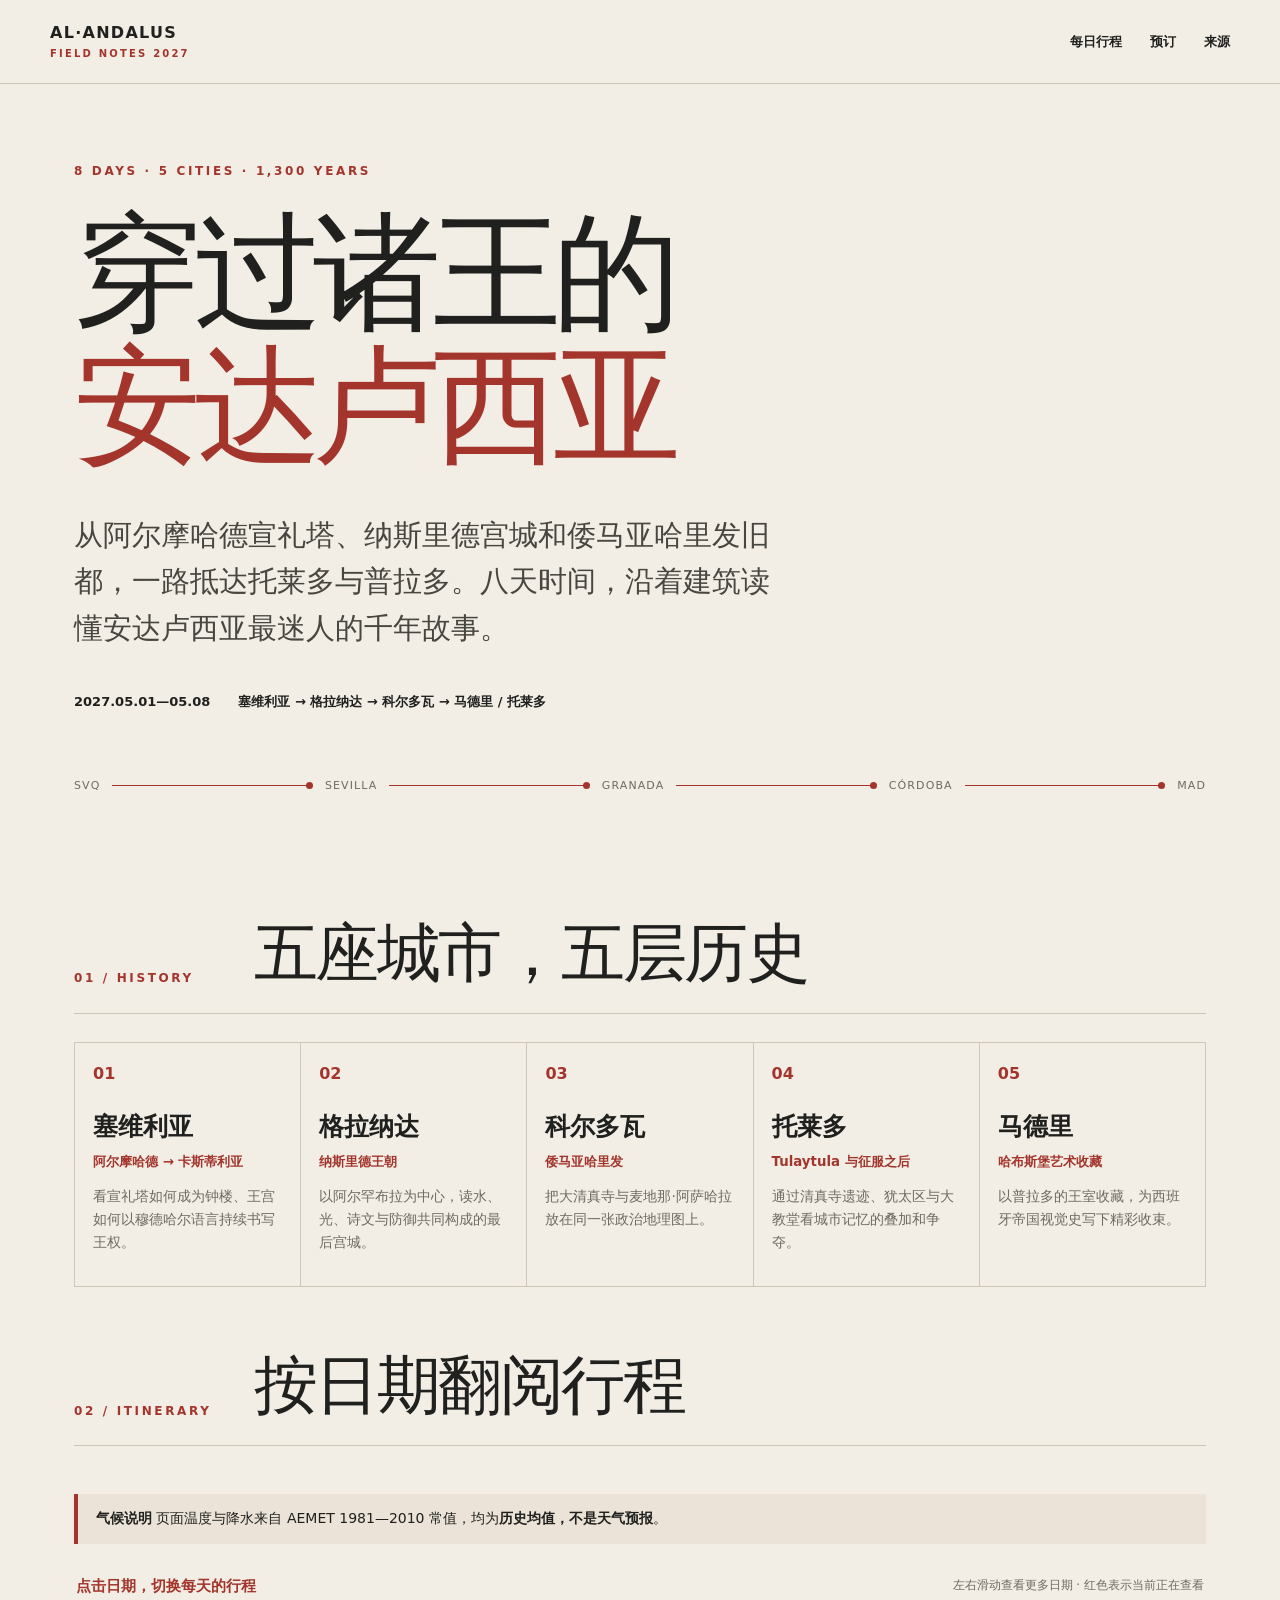
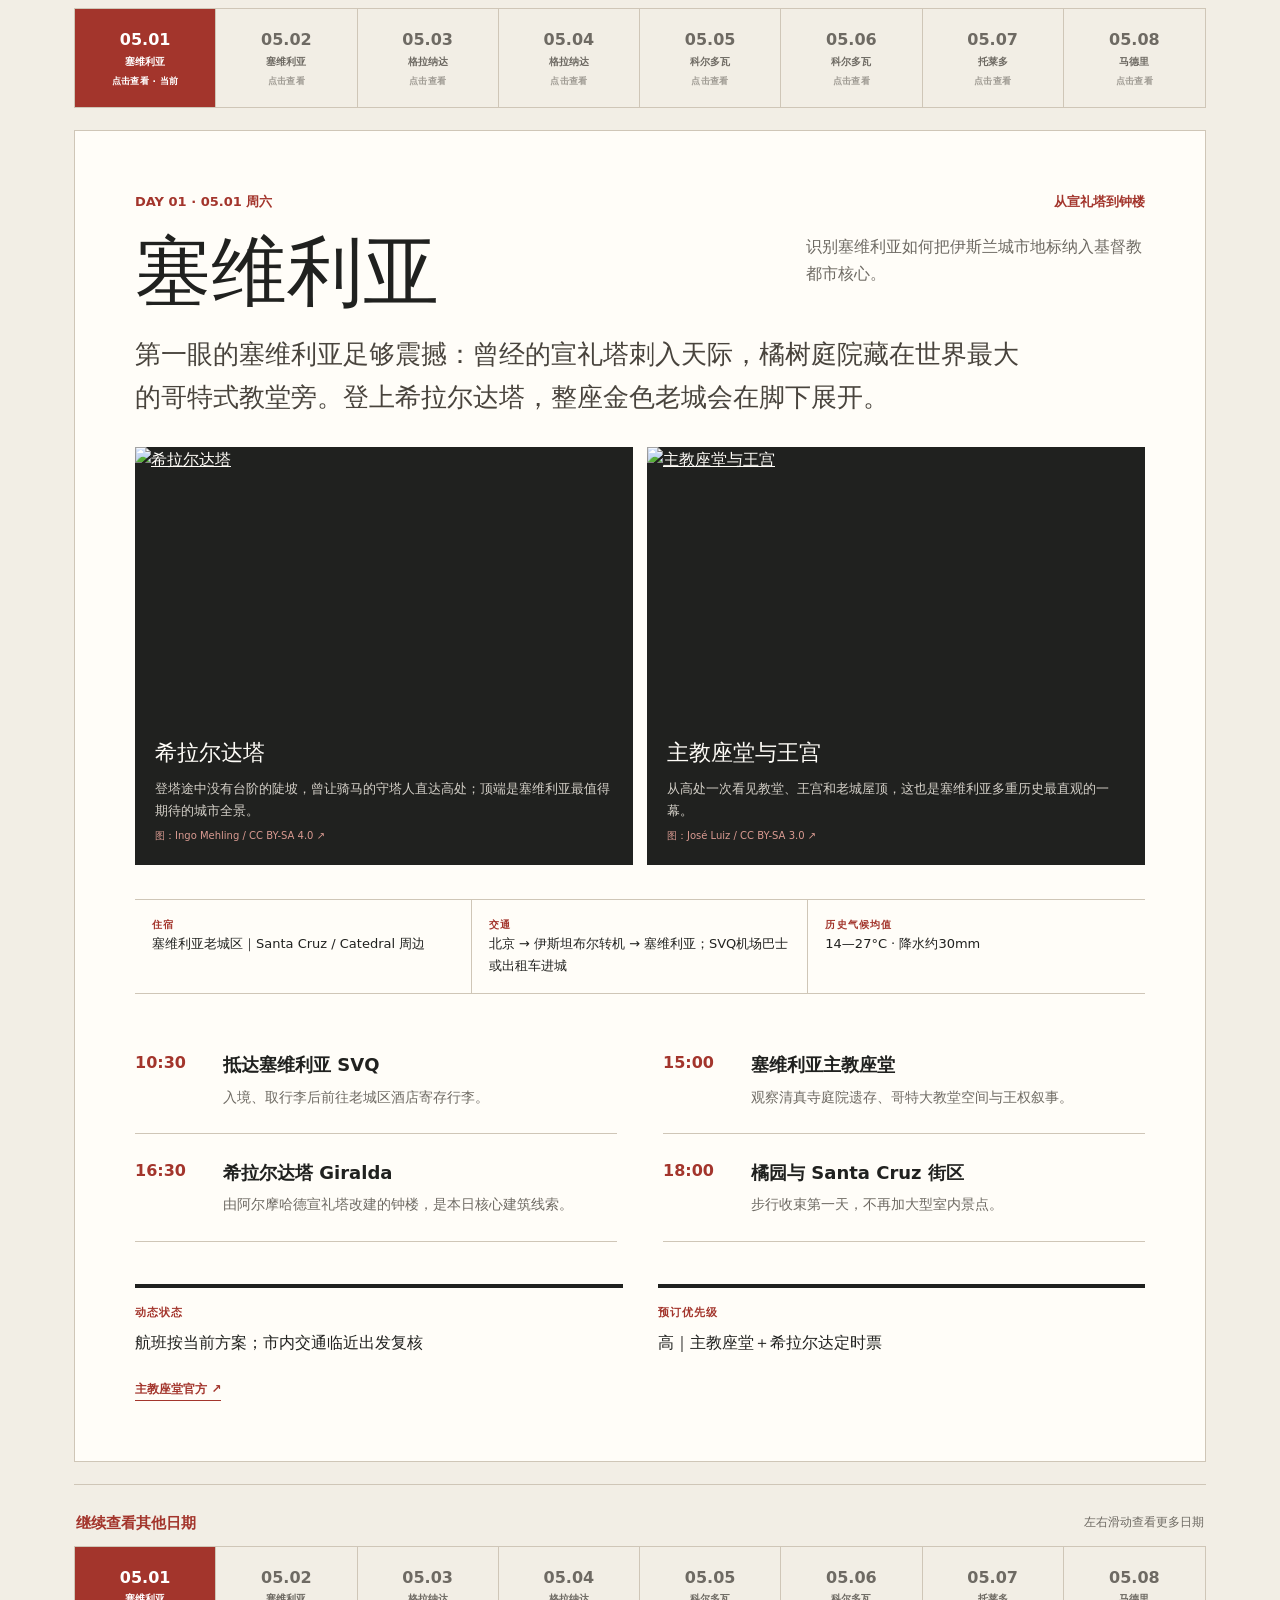
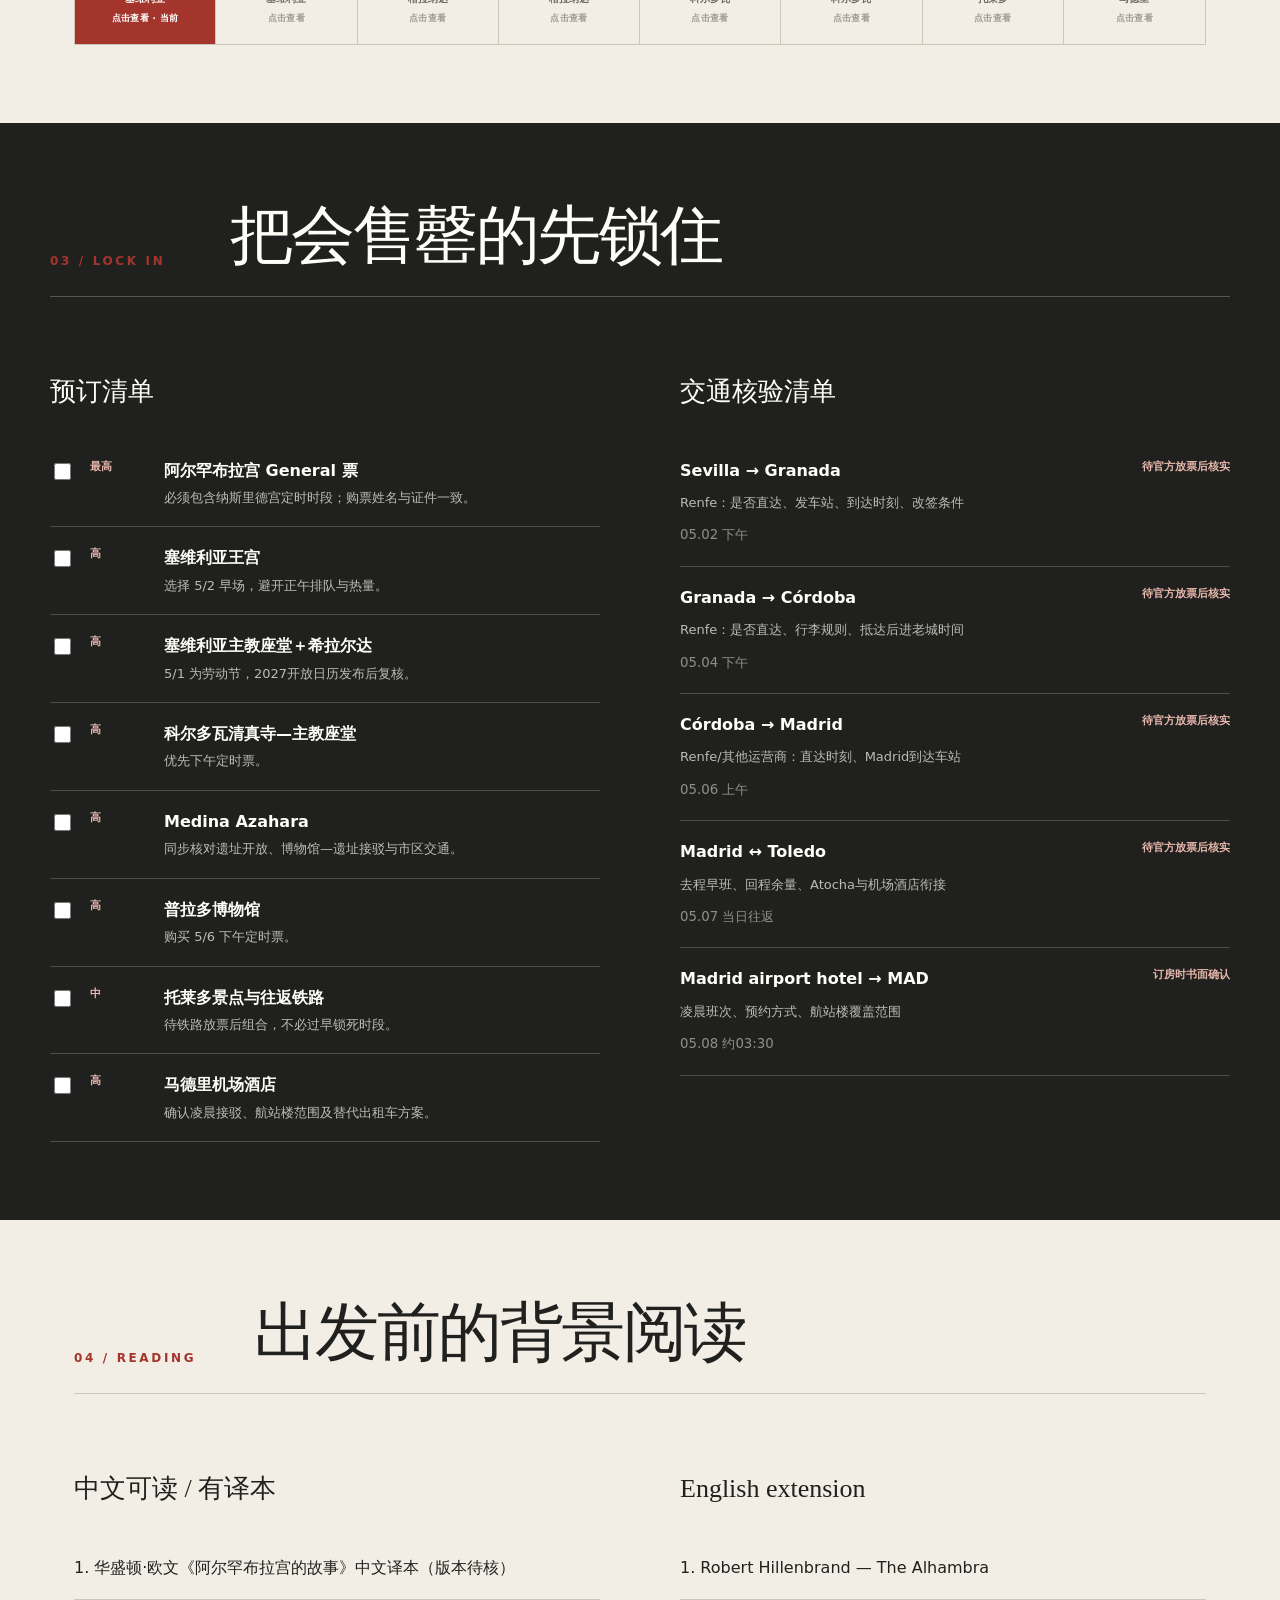
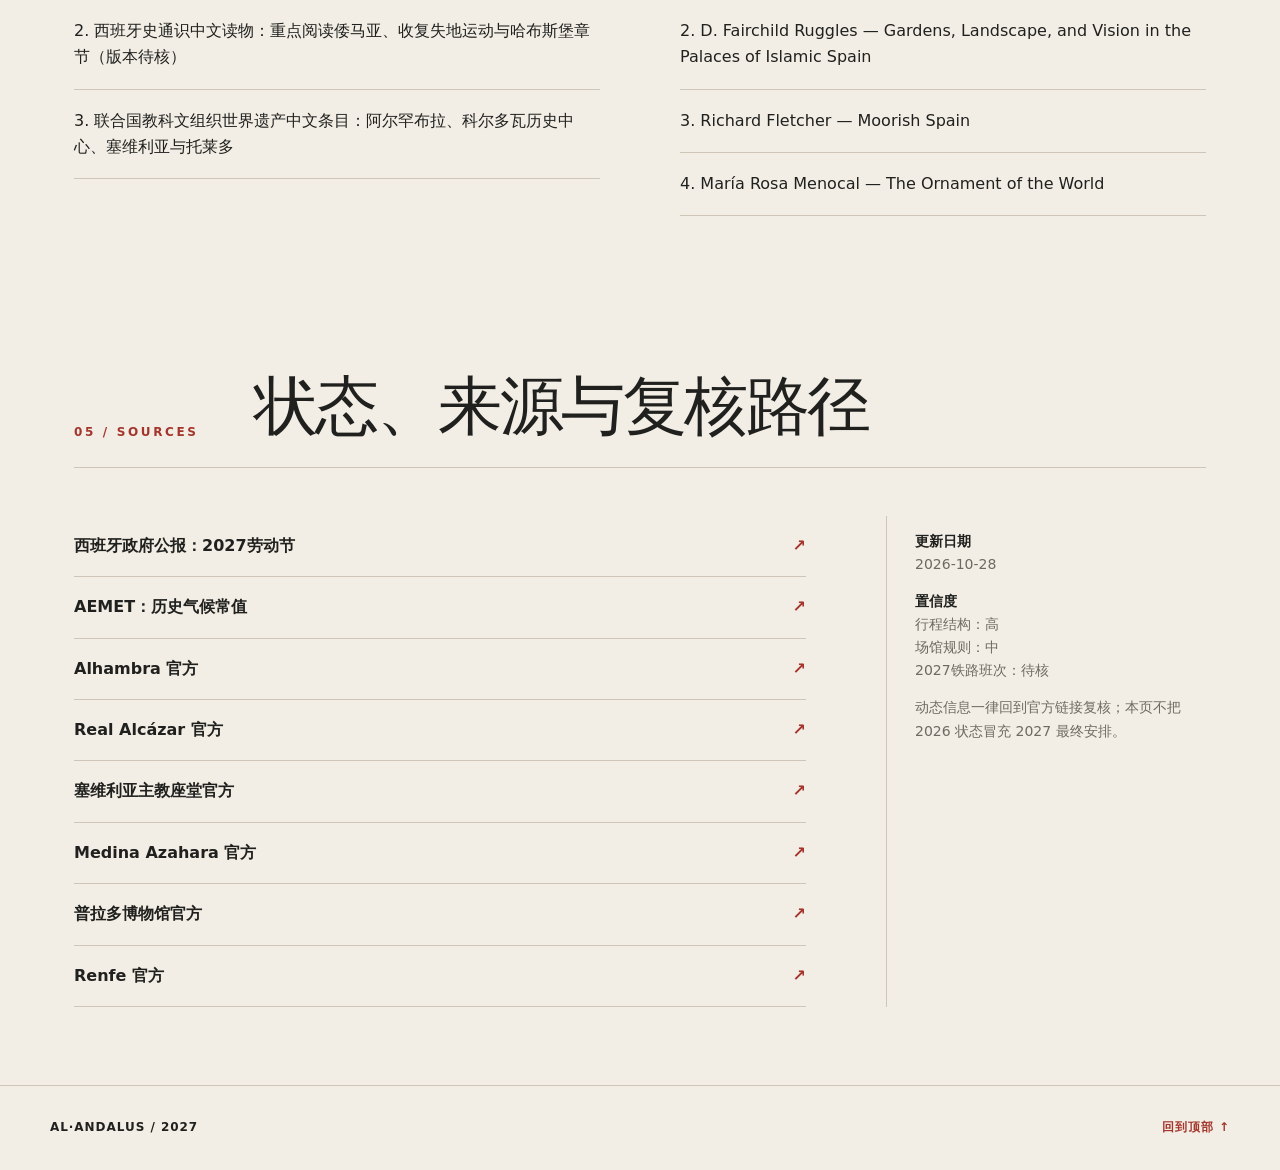
==== commit a8ff2ae1: "Improve itinerary date navigation" ====
--- a/andalusia-2027/index.html
+++ b/andalusia-2027/index.html
@@ -5,7 +5,7 @@
   <meta name="viewport" content="width=device-width, initial-scale=1">
   <meta name="description" content="2027年安达卢西亚伊斯兰建筑与历史主题行程">
   <title>安达卢西亚 · 诸王之路｜2027</title>
-  <link rel="stylesheet" href="styles.css">
+  <link rel="stylesheet" href="styles-v3.css">
 </head>
 <body>
   <header class="site-header">
@@ -34,9 +34,13 @@
     <section id="itinerary" class="section-pad itinerary" aria-labelledby="itinerary-title">
       <div class="section-head"><span>02 / ITINERARY</span><h2 id="itinerary-title">按日期翻阅行程</h2></div>
       <div class="truth-note"><strong>气候说明</strong> 页面温度与降水来自 AEMET 1981—2010 常值，均为<strong>历史均值，不是天气预报</strong>。</div>
-      <div class="day-selector-head"><strong>点击日期，切换每天的行程</strong><span>红色表示当前正在查看</span></div>
-      <div id="day-tabs" class="day-tabs" role="tablist" aria-label="选择日期"></div>
+      <div class="day-selector-head"><strong>点击日期，切换每天的行程</strong><span>左右滑动查看更多日期 · 红色表示当前正在查看</span></div>
+      <div class="day-tabs-shell"><div id="day-tabs" class="day-tabs" role="tablist" aria-label="选择日期"></div><span class="day-tabs-cue" aria-hidden="true">→</span></div>
       <article id="day-panel" class="day-panel" aria-live="polite"></article>
+      <div class="day-bottom-nav" aria-label="在行程末尾切换日期">
+        <div class="day-selector-head"><strong>继续查看其他日期</strong><span>左右滑动查看更多日期</span></div>
+        <div class="day-tabs-shell"><div id="day-tabs-bottom" class="day-tabs" role="tablist" aria-label="在行程末尾选择日期"></div><span class="day-tabs-cue" aria-hidden="true">→</span></div>
+      </div>
     </section>
 
     <section id="bookings" class="section-pad planning" aria-labelledby="planning-title">
@@ -59,6 +63,6 @@
   </main>
   <footer><span>AL·ANDALUS / 2027</span><a href="#top">回到顶部 ↑</a></footer>
   <script src="data.js"></script>
-  <script src="app.js"></script>
+  <script src="app-v3.js"></script>
 </body>
 </html>
--- a/andalusia-2027/styles-v3.css
+++ b/andalusia-2027/styles-v3.css
@@ -0,0 +1,9 @@
+:root{--paper:#f2eee5;--ink:#20211f;--muted:#6e6a63;--line:#cfc6b7;--accent:#a3352c;--soft:#e4d9c9;--white:#fffdf8;--radius:2px;--max:1180px}
+*{box-sizing:border-box}html{scroll-behavior:smooth}body{margin:0;background:var(--paper);color:var(--ink);font-family:Inter,"PingFang SC","Microsoft YaHei",system-ui,sans-serif;line-height:1.65}a{color:inherit}.site-header{height:84px;padding:0 max(24px,calc((100vw - var(--max))/2));display:flex;justify-content:space-between;align-items:center;border-bottom:1px solid var(--line);position:sticky;top:0;background:color-mix(in srgb,var(--paper) 92%,transparent);backdrop-filter:blur(12px);z-index:20}.brand{text-decoration:none;display:flex;flex-direction:column;font-weight:900;letter-spacing:.08em}.brand small{font-size:10px;color:var(--accent);letter-spacing:.22em}.site-header nav{display:flex;gap:28px}.site-header nav a{text-decoration:none;font-size:13px;font-weight:700}.section-pad{max-width:var(--max);margin:0 auto;padding:104px 24px}.hero{min-height:720px;display:flex;flex-direction:column;justify-content:center}.eyebrow,.section-head>span{font-size:12px;font-weight:800;letter-spacing:.22em;color:var(--accent)}h1{font-family:Georgia,"Songti SC",serif;font-size:clamp(64px,10vw,132px);line-height:.9;letter-spacing:-.065em;margin:26px 0 38px;font-weight:500}h1 em{color:var(--accent);font-style:normal}.hero-copy{max-width:700px;font-family:Georgia,"Songti SC",serif;font-size:clamp(20px,2.3vw,29px);line-height:1.6;margin:0;color:#484640}.hero-meta{display:flex;gap:28px;flex-wrap:wrap;margin-top:40px;font-size:13px;font-weight:750;text-transform:uppercase}.route-line{display:flex;align-items:center;gap:12px;margin-top:64px;font-size:11px;letter-spacing:.1em;color:var(--muted)}.route-line i{height:1px;min-width:18px;flex:1;background:var(--accent);position:relative}.route-line i:after{content:"";position:absolute;right:0;top:-3px;width:7px;height:7px;border-radius:50%;background:var(--accent)}.alert-band{background:var(--ink);color:var(--white);padding:30px max(24px,calc((100vw - var(--max))/2));display:grid;grid-template-columns:220px 1fr;gap:28px}.alert-band strong{color:#e8b8ad;font-family:Georgia,"Songti SC",serif;font-size:22px}.alert-band p{margin:0;max-width:800px}.section-head{display:grid;grid-template-columns:180px 1fr;align-items:end;border-bottom:1px solid var(--line);padding-bottom:24px;margin-bottom:48px}.section-head h2{font-family:Georgia,"Songti SC",serif;font-size:clamp(38px,5vw,66px);font-weight:500;line-height:1.1;margin:0;letter-spacing:-.04em}.city-grid{display:grid;grid-template-columns:repeat(5,1fr);border-top:1px solid var(--line);border-left:1px solid var(--line)}.city-item{padding:28px 20px 34px;border-right:1px solid var(--line);border-bottom:1px solid var(--line);min-height:250px}.city-item .num{color:var(--accent);font-weight:900}.city-item h3{font-family:Georgia,"Songti SC",serif;font-size:25px;margin:52px 0 4px}.city-item small{display:block;color:var(--accent);font-weight:750}.city-item p{color:var(--muted);font-size:14px;margin-top:18px}.itinerary{padding-top:70px}.truth-note{border-left:4px solid var(--accent);padding:13px 18px;margin-bottom:30px;background:#ebe3d7;font-size:14px}.day-tabs{display:grid;grid-template-columns:repeat(8,1fr);border:1px solid var(--line);margin-bottom:22px}.day-tab{appearance:none;border:0;border-right:1px solid var(--line);background:transparent;padding:18px 8px;color:var(--muted);cursor:pointer;font:inherit;font-weight:800}.day-tab:last-child{border-right:0}.day-tab span{display:block;font-size:10px;font-weight:600}.day-tab[aria-selected="true"]{background:var(--accent);color:#fff}.day-panel{border:1px solid var(--line);background:var(--white);padding:clamp(24px,5vw,60px)}.day-kicker{display:flex;justify-content:space-between;color:var(--accent);font-weight:800;font-size:13px}.day-title{display:grid;grid-template-columns:1.3fr .7fr;gap:40px;margin:22px 0 44px}.day-title h3{font-family:Georgia,"Songti SC",serif;font-size:clamp(44px,6vw,76px);font-weight:500;line-height:1;margin:0}.day-title p{margin:0;color:var(--muted)}.status-strip{display:grid;grid-template-columns:1fr 1fr 1fr;border-top:1px solid var(--line);border-bottom:1px solid var(--line);margin-bottom:42px}.status-strip div{padding:17px;border-right:1px solid var(--line);font-size:13px}.status-strip div:last-child{border-right:0}.status-strip b{display:block;color:var(--accent);font-size:10px;letter-spacing:.12em;text-transform:uppercase}.timeline{display:grid;grid-template-columns:1fr 1fr;gap:0 46px}.event{display:grid;grid-template-columns:72px 1fr;gap:16px;padding:24px 0;border-bottom:1px solid var(--line)}.event time{font-weight:900;color:var(--accent)}.event h4{font-size:18px;margin:0 0 6px}.event p{margin:0;color:var(--muted);font-size:14px}.day-footer{display:grid;grid-template-columns:1fr 1fr;gap:35px;margin-top:42px}.note-block{padding-top:16px;border-top:4px solid var(--ink)}.note-block b{display:block;font-size:11px;color:var(--accent);letter-spacing:.1em;margin-bottom:8px}.official-links{margin-top:24px;display:flex;gap:12px;flex-wrap:wrap}.official-links a{font-size:12px;font-weight:800;text-decoration:none;border-bottom:1px solid var(--accent);color:var(--accent)}.planning{background:var(--ink);color:var(--white);max-width:none;padding-left:max(24px,calc((100vw - var(--max))/2));padding-right:max(24px,calc((100vw - var(--max))/2))}.planning .section-head{border-color:#565753}.planning-grid{display:grid;grid-template-columns:1fr 1fr;gap:80px}.planning h3,.reading h3{font-family:Georgia,"Songti SC",serif;font-size:26px;font-weight:500}.check-row{display:grid;grid-template-columns:28px 62px 1fr;gap:12px;padding:18px 0;border-bottom:1px solid #4d4d49}.check-row input{accent-color:var(--accent);width:17px;height:17px;margin-top:5px}.priority{font-size:11px;font-weight:900;color:#e8b8ad}.check-row b{display:block}.check-row p{margin:3px 0 0;color:#bdbbb4;font-size:13px}.transport-card{padding:18px 0;border-bottom:1px solid #4d4d49}.transport-card header{display:flex;justify-content:space-between;gap:12px}.transport-card h4{margin:0;font-size:16px}.state{font-size:11px;color:#e8b8ad;font-weight:900}.transport-card p{font-size:13px;color:#bdbbb4;margin:8px 0}.transport-card small{color:#8f8f89}.reading-grid{display:grid;grid-template-columns:1fr 1fr;gap:80px}.reading ol{padding:0;margin:0;list-style-position:inside}.reading li{padding:18px 0;border-bottom:1px solid var(--line)}.source-layout{display:grid;grid-template-columns:1fr 320px;gap:80px}.source-link{display:flex;justify-content:space-between;text-decoration:none;padding:17px 0;border-bottom:1px solid var(--line);font-weight:700}.source-link span{color:var(--accent)}.source-layout aside{border-left:1px solid var(--line);padding-left:28px;color:var(--muted);font-size:14px}.source-layout aside b{color:var(--ink)}footer{border-top:1px solid var(--line);padding:32px max(24px,calc((100vw - var(--max))/2));display:flex;justify-content:space-between;font-size:12px;font-weight:900;letter-spacing:.08em}footer a{text-decoration:none;color:var(--accent)}
+.section-pad{padding-top:78px;padding-bottom:78px}.hero{min-height:680px}.city-item{min-height:215px;padding-top:24px;padding-bottom:28px}.city-item h3{margin-top:34px}.itinerary{padding-top:52px}.day-title{margin-bottom:24px}.day-pitch{font-family:Georgia,"Songti SC",serif;font-size:clamp(19px,2vw,26px);line-height:1.65;max-width:900px;margin:0 0 28px;color:#49443d}.photo-story{display:grid;grid-template-columns:1fr 1fr;gap:14px;margin:0 0 34px}.photo-story figure{margin:0;background:var(--ink);color:var(--white);display:grid;grid-template-rows:270px 1fr}.photo-story a{display:block;overflow:hidden}.photo-story img{width:100%;height:100%;display:block;object-fit:cover;transition:transform .5s ease}.photo-story a:hover img{transform:scale(1.025)}.photo-story figcaption{padding:18px 20px 20px;display:grid;gap:7px}.photo-story figcaption b{font-family:Georgia,"Songti SC",serif;font-size:22px;font-weight:500}.photo-story figcaption span{font-size:13px;color:#d4d0c8}.photo-story figcaption small{font-size:10px;color:#d99a91}.status-strip{margin-bottom:32px}
+.hero h1{line-height:1.04}.story{padding-top:46px;padding-bottom:28px}.story .section-head{margin-bottom:28px}.story .city-item{min-height:188px;padding:18px}.story .city-item h3{margin-top:18px}.story .city-item p{margin-top:12px}.itinerary{padding-top:36px}.day-selector-head{display:flex;align-items:center;justify-content:space-between;gap:18px;margin:0 0 10px;padding:0 2px}.day-selector-head strong{font-size:15px;color:var(--accent)}.day-selector-head span{font-size:12px;color:var(--muted)}.day-tab{position:relative;transition:background .2s ease,color .2s ease,transform .2s ease}.day-tab small{display:block;margin-top:4px;font-size:9px;font-weight:700;letter-spacing:.04em;opacity:.62}.day-tab:hover{background:#e7ded1;color:var(--ink);transform:translateY(-2px)}.day-tab:focus-visible{outline:3px solid var(--ink);outline-offset:-3px}.day-tab[aria-selected="true"]{transform:none}.day-tab[aria-selected="true"] small{opacity:1}.day-tab[aria-selected="true"] small::after{content:" · 当前"}
+@media(max-width:850px){.site-header nav a:not(:first-child){display:none}.section-pad{padding:58px 20px}.hero{min-height:620px}.hero-meta{display:grid;gap:8px}.route-line{overflow:auto;padding-bottom:8px}.route-line i{min-width:30px}.alert-band{grid-template-columns:1fr;gap:6px}.section-head{grid-template-columns:1fr;gap:14px}.city-grid{grid-template-columns:1fr 1fr}.city-item{min-height:200px}.day-tabs{display:flex;overflow-x:auto}.day-tab{min-width:74px;border-bottom:0}.day-title,.timeline,.day-footer,.planning-grid,.reading-grid,.source-layout{grid-template-columns:1fr}.photo-story{grid-template-columns:1fr}.photo-story figure{grid-template-rows:230px 1fr}.status-strip{grid-template-columns:1fr}.status-strip div{border-right:0;border-bottom:1px solid var(--line)}.status-strip div:last-child{border-bottom:0}.planning-grid,.reading-grid,.source-layout{gap:45px}.source-layout aside{border-left:0;border-top:1px solid var(--line);padding:24px 0 0}.event{grid-template-columns:58px 1fr}}@media(max-width:520px){h1{font-size:58px}.site-header{height:70px}.city-grid{grid-template-columns:1fr}.city-item{min-height:0}.city-item h3{margin-top:24px}.day-panel{padding:22px 18px}.day-kicker{display:grid;gap:4px}.day-title h3{font-size:44px}.photo-story figure{grid-template-rows:200px 1fr}.route-line{font-size:9px}.check-row{grid-template-columns:24px 48px 1fr}}
+@media(prefers-reduced-motion:reduce){html{scroll-behavior:auto}}
+@media(max-width:850px){.story{padding-top:34px;padding-bottom:20px}.itinerary{padding-top:30px}.day-selector-head{align-items:flex-start;flex-direction:column;gap:2px}.day-tab{padding-top:14px;padding-bottom:14px}}
+.day-tabs-shell{position:relative}.day-bottom-nav{margin-top:22px;padding-top:26px;border-top:1px solid var(--line)}.day-bottom-nav .day-tabs{margin-bottom:0}.day-tabs-cue{display:none}.day-panel{scroll-margin-top:104px}
+@media(max-width:850px){.day-tabs{scrollbar-width:none;padding-right:46px}.day-tabs::-webkit-scrollbar{display:none}.day-tabs-shell::after{content:"";position:absolute;z-index:2;top:1px;right:1px;bottom:23px;width:58px;pointer-events:none;background:linear-gradient(90deg,transparent,var(--paper) 72%);transition:opacity .2s ease}.day-tabs-cue{display:grid;place-items:center;position:absolute;z-index:3;right:7px;top:50%;transform:translateY(-50%);width:32px;height:32px;border-radius:50%;background:var(--accent);color:#fff;font-size:21px;font-weight:900;line-height:1;pointer-events:none;box-shadow:0 3px 10px rgba(32,33,31,.18);transition:opacity .2s ease}.day-tabs-shell.is-end::after,.day-tabs-shell.is-end .day-tabs-cue{opacity:0}.day-bottom-nav{margin-top:18px;padding-top:22px}.day-panel{scroll-margin-top:84px}}
